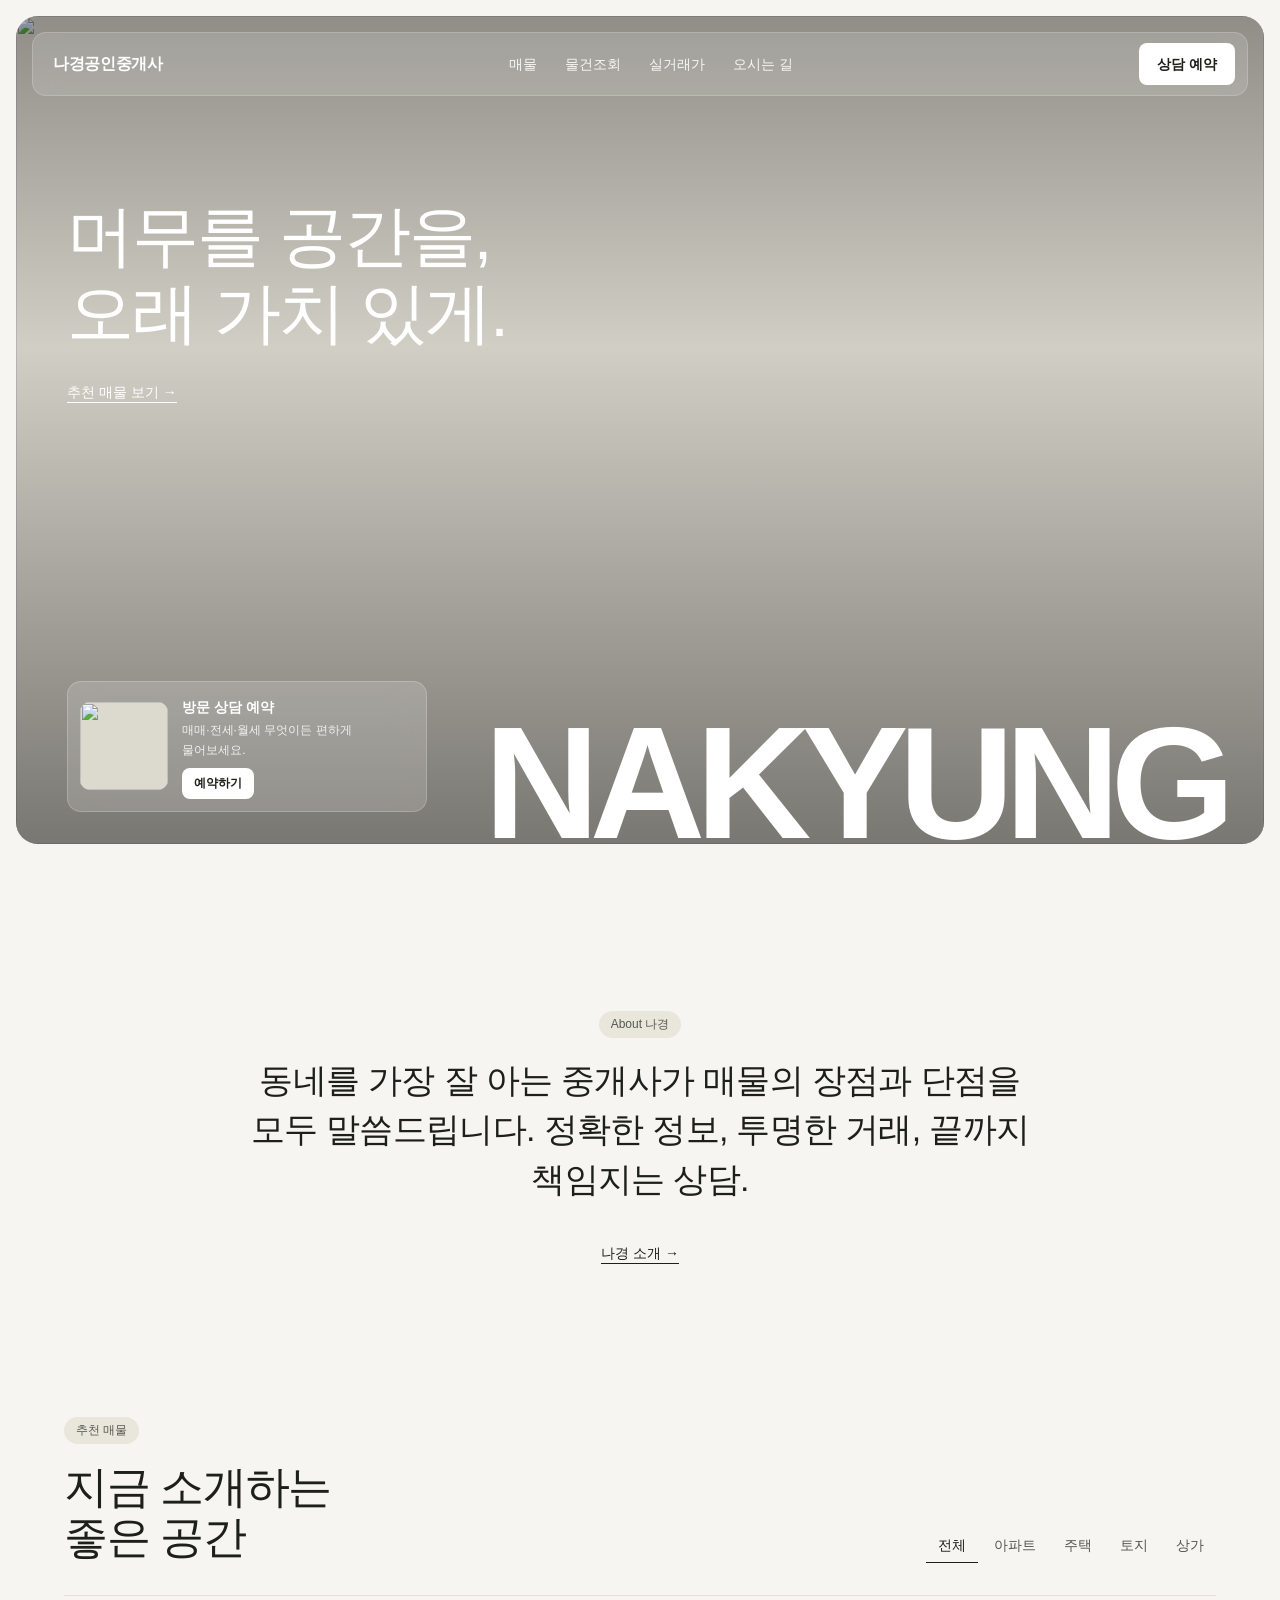
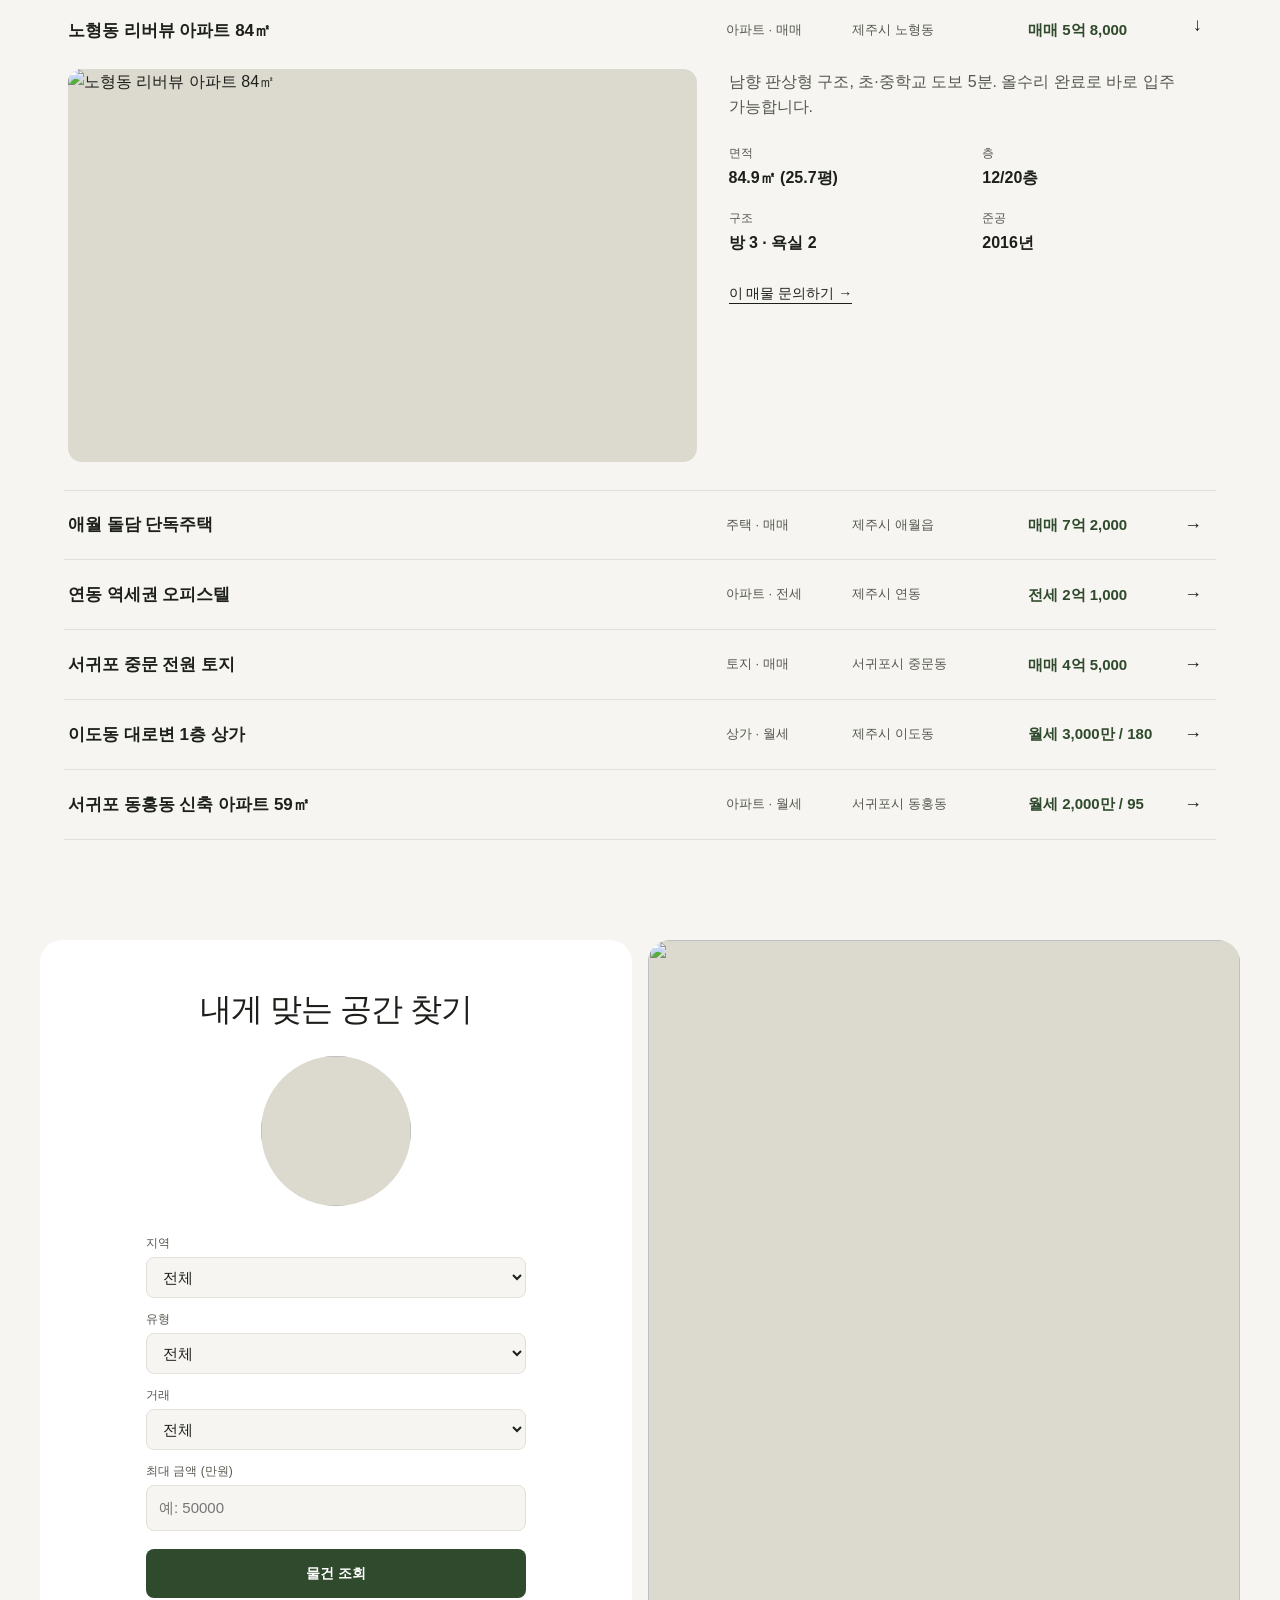
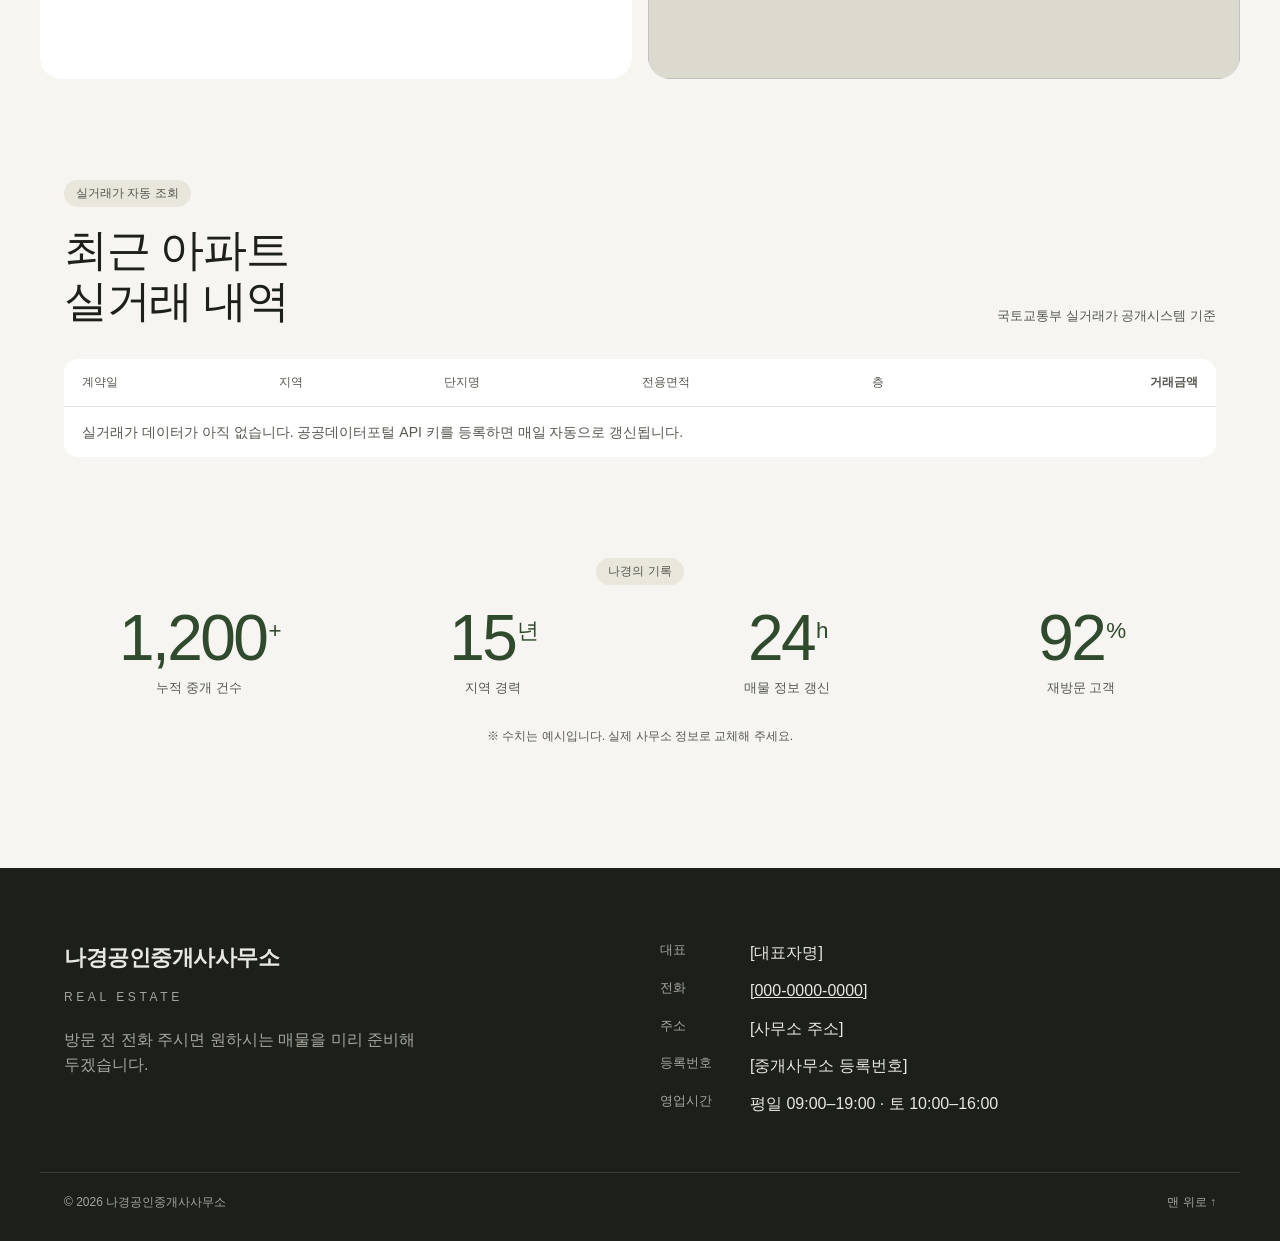
==== index.html @ 31999350 "나경공인중개사사무소 부동산 웹사이트 초기 버전 - 레퍼런스 스타일의 메인 페이지 (히어로, 소개, 추천 매물, 물건조회, 실거래가, 연락처) - 조건별 물건 조회 (지역·유형·거래" ====
<!doctype html>
<html lang="ko">
<head>
  <meta charset="utf-8" />
  <meta name="viewport" content="width=device-width, initial-scale=1" />
  <title>나경공인중개사사무소 | REAL ESTATE</title>
  <meta name="description" content="나경공인중개사사무소 — 아파트·주택·토지·상가 매물 조회와 국토교통부 실거래가 자동 조회." />
  <link rel="preconnect" href="https://cdn.jsdelivr.net" />
  <link rel="stylesheet" href="https://cdn.jsdelivr.net/gh/orioncactus/pretendard@v1.3.9/dist/web/variable/pretendardvariable.min.css" />
  <link rel="stylesheet" href="assets/style.css" />
</head>
<body>

  <!-- HERO -->
  <header class="hero" id="top">
    <img class="hero__bg" src="https://picsum.photos/id/1031/1800/1200" alt="" />
    <div class="hero__shade"></div>

    <nav class="nav">
      <a class="nav__brand" href="#top">나경공인중개사</a>
      <div class="nav__links">
        <a href="#listings">매물</a>
        <a href="#search">물건조회</a>
        <a href="#trades">실거래가</a>
        <a href="#contact">오시는 길</a>
      </div>
      <a class="btn btn--light" href="#contact">상담 예약</a>
    </nav>

    <div class="hero__copy">
      <h1>머무를 공간을,<br />오래 가치 있게.</h1>
      <a class="link-arrow link-arrow--light" href="#listings">추천 매물 보기 <span>→</span></a>
    </div>

    <div class="hero__card">
      <img src="https://picsum.photos/id/1068/200/200" alt="" />
      <div>
        <strong>방문 상담 예약</strong>
        <p>매매·전세·월세 무엇이든 편하게 물어보세요.</p>
        <a class="btn btn--light btn--sm" href="#contact">예약하기</a>
      </div>
    </div>

    <div class="hero__wordmark" aria-hidden="true">NAKYUNG</div>
  </header>

  <main>
    <!-- ABOUT -->
    <section class="about wrap">
      <span class="pill">About 나경</span>
      <p class="about__lead">
        동네를 가장 잘 아는 중개사가 매물의 장점과 단점을 모두 말씀드립니다.
        정확한 정보, 투명한 거래, 끝까지 책임지는 상담.
      </p>
      <a class="link-arrow" href="#contact">나경 소개 <span>→</span></a>
    </section>

    <!-- LISTINGS -->
    <section class="listings wrap" id="listings">
      <div class="listings__head">
        <div>
          <span class="pill">추천 매물</span>
          <h2>지금 소개하는<br />좋은 공간</h2>
        </div>
        <div class="tabs" role="tablist" id="tabs">
          <button class="is-active" data-type="전체">전체</button>
          <button data-type="아파트">아파트</button>
          <button data-type="주택">주택</button>
          <button data-type="토지">토지</button>
          <button data-type="상가">상가</button>
        </div>
      </div>
      <ul class="rows" id="rows"></ul>
      <p class="empty" id="empty" hidden>조건에 맞는 매물이 없습니다. 조건을 바꿔 보세요.</p>
    </section>

    <!-- SEARCH -->
    <section class="find" id="search">
      <div class="find__panel">
        <h2>내게 맞는 공간 찾기</h2>
        <img class="find__circle" src="https://picsum.photos/id/1080/400/400" alt="" />
        <form class="finder" id="finder">
          <label>지역
            <select name="region" id="f-region"><option value="">전체</option></select>
          </label>
          <label>유형
            <select name="type">
              <option value="">전체</option><option>아파트</option><option>주택</option><option>토지</option><option>상가</option>
            </select>
          </label>
          <label>거래
            <select name="deal">
              <option value="">전체</option><option>매매</option><option>전세</option><option>월세</option>
            </select>
          </label>
          <label>최대 금액 (만원)
            <input name="max" type="number" min="0" step="1000" placeholder="예: 50000" />
          </label>
          <button class="btn btn--dark" type="submit">물건 조회</button>
          <p class="finder__result" id="finder-result" aria-live="polite"></p>
        </form>
      </div>
      <div class="find__photo">
        <img src="https://picsum.photos/id/1029/1200/1400" alt="" />
      </div>
    </section>

    <!-- TRADES -->
    <section class="trades wrap" id="trades">
      <div class="listings__head">
        <div>
          <span class="pill">실거래가 자동 조회</span>
          <h2>최근 아파트<br />실거래 내역</h2>
        </div>
        <p class="trades__meta" id="trades-meta">국토교통부 실거래가 공개시스템 기준</p>
      </div>
      <div class="table-wrap">
        <table class="trades__table">
          <thead>
            <tr><th>계약일</th><th>지역</th><th>단지명</th><th>전용면적</th><th>층</th><th class="num">거래금액</th></tr>
          </thead>
          <tbody id="trades-body"></tbody>
        </table>
      </div>
    </section>

    <!-- STATS -->
    <section class="stats wrap">
      <span class="pill">나경의 기록</span>
      <div class="stats__grid">
        <div><strong>1,200<sup>+</sup></strong><span>누적 중개 건수</span></div>
        <div><strong>15<sup>년</sup></strong><span>지역 경력</span></div>
        <div><strong>24<sup>h</sup></strong><span>매물 정보 갱신</span></div>
        <div><strong>92<sup>%</sup></strong><span>재방문 고객</span></div>
      </div>
      <p class="note">※ 수치는 예시입니다. 실제 사무소 정보로 교체해 주세요.</p>
    </section>
  </main>

  <!-- CONTACT / FOOTER -->
  <footer class="footer" id="contact">
    <div class="wrap footer__grid">
      <div>
        <div class="footer__brand">나경공인중개사사무소<br /><small>REAL ESTATE</small></div>
        <p class="muted">방문 전 전화 주시면 원하시는 매물을 미리 준비해 두겠습니다.</p>
      </div>
      <dl class="footer__info">
        <div><dt>대표</dt><dd>[대표자명]</dd></div>
        <div><dt>전화</dt><dd><a href="tel:000-0000-0000">[000-0000-0000]</a></dd></div>
        <div><dt>주소</dt><dd>[사무소 주소]</dd></div>
        <div><dt>등록번호</dt><dd>[중개사무소 등록번호]</dd></div>
        <div><dt>영업시간</dt><dd>평일 09:00–19:00 · 토 10:00–16:00</dd></div>
      </dl>
    </div>
    <div class="wrap footer__bottom">
      <span>© <span id="year"></span> 나경공인중개사사무소</span>
      <a href="#top">맨 위로 ↑</a>
    </div>
  </footer>

  <script src="assets/app.js"></script>
</body>
</html>
---- assets/style.css ----
:root {
  --bg: #f6f5f1;
  --paper: #ffffff;
  --ink: #1d1f1b;
  --ink-2: #55584f;
  --line: #e2e0d8;
  --pill: #e9e6dc;
  --accent: #2f4a2c;      /* deep forest green, like the reference */
  --radius: 14px;
  --max: 1200px;
  font-family: "Pretendard Variable", Pretendard, -apple-system, "Apple SD Gothic Neo", sans-serif;
}

* { box-sizing: border-box; }
html { scroll-behavior: smooth; }
body { margin: 0; background: var(--bg); color: var(--ink); line-height: 1.6; -webkit-font-smoothing: antialiased; word-break: keep-all; }
img { display: block; max-width: 100%; background: #dcd9cf; }
a { color: inherit; }
h1, h2 { font-weight: 500; letter-spacing: -0.03em; line-height: 1.15; margin: 0; }
h2 { font-size: clamp(28px, 3.6vw, 44px); }

.wrap { max-width: var(--max); margin: 0 auto; padding: 0 24px; }
.pill { display: inline-block; font-size: 12px; padding: 4px 12px; border-radius: 999px; background: var(--pill); color: var(--ink-2); margin-bottom: 18px; }
.muted, .note { color: var(--ink-2); }
.note { font-size: 12px; margin-top: 28px; }

.btn { display: inline-flex; align-items: center; justify-content: center; gap: 6px; border: 0; cursor: pointer; font: inherit; font-size: 14px; font-weight: 600; padding: 10px 18px; border-radius: 8px; text-decoration: none; transition: transform .15s ease, opacity .15s; }
.btn:hover { transform: translateY(-1px); }
.btn--light { background: #fff; color: var(--ink); }
.btn--dark { background: var(--accent); color: #fff; }
.btn--sm { padding: 6px 12px; font-size: 12px; }

.link-arrow { font-size: 14px; text-decoration: none; border-bottom: 1px solid currentColor; padding-bottom: 2px; }
.link-arrow span { display: inline-block; transition: transform .2s; }
.link-arrow:hover span { transform: translateX(4px); }
.link-arrow--light { color: #fff; }

/* ---------- HERO ---------- */
.hero { background: #8a8d84; position: relative; margin: 16px; height: min(92vh, 860px); min-height: 560px; border-radius: 22px; overflow: hidden; color: #fff; }
.hero__bg { position: absolute; inset: 0; width: 100%; height: 100%; object-fit: cover; }
.hero__shade { position: absolute; inset: 0; background: linear-gradient(180deg, rgba(0,0,0,.35) 0%, rgba(0,0,0,.05) 40%, rgba(0,0,0,.45) 100%); }

.nav { position: absolute; top: 16px; left: 16px; right: 16px; z-index: 3; display: flex; align-items: center; justify-content: space-between; gap: 16px; padding: 10px 12px 10px 20px; border-radius: 14px; background: rgba(255,255,255,.14); backdrop-filter: blur(14px); -webkit-backdrop-filter: blur(14px); border: 1px solid rgba(255,255,255,.18); }
.nav__brand { font-weight: 700; text-decoration: none; letter-spacing: -0.02em; }
.nav__links { display: flex; gap: 28px; font-size: 14px; }
.nav__links a { text-decoration: none; opacity: .9; }
.nav__links a:hover { opacity: 1; text-decoration: underline; text-underline-offset: 4px; }

.hero__copy { position: absolute; z-index: 2; left: clamp(24px, 4vw, 56px); top: 22%; }
.hero__copy h1 { font-size: clamp(34px, 5.2vw, 68px); margin-bottom: 28px; }

.hero__card { position: absolute; z-index: 2; left: clamp(24px, 4vw, 56px); bottom: 32px; display: flex; gap: 14px; align-items: center; max-width: 360px; padding: 12px; border-radius: 14px; background: rgba(255,255,255,.16); backdrop-filter: blur(14px); -webkit-backdrop-filter: blur(14px); border: 1px solid rgba(255,255,255,.2); }
.hero__card img { width: 88px; height: 88px; object-fit: cover; border-radius: 10px; }
.hero__card strong { font-size: 14px; }
.hero__card p { margin: 2px 0 8px; font-size: 12px; opacity: .85; }

.hero__wordmark { position: absolute; z-index: 1; right: clamp(16px, 3vw, 40px); bottom: -0.12em; font-size: clamp(64px, 12.5vw, 190px); font-weight: 600; letter-spacing: -0.06em; line-height: 1; pointer-events: none; }

/* ---------- ABOUT ---------- */
.about { text-align: center; padding: clamp(80px, 12vw, 150px) 24px; }
.about__lead { max-width: 820px; margin: 0 auto 36px; font-size: clamp(22px, 2.8vw, 34px); line-height: 1.45; letter-spacing: -0.02em; }

/* ---------- LISTINGS ---------- */
.listings { padding-bottom: 100px; }
.listings__head { display: flex; justify-content: space-between; align-items: flex-end; gap: 24px; flex-wrap: wrap; margin-bottom: 32px; }
.tabs { display: flex; gap: 4px; flex-wrap: wrap; }
.tabs button { font: inherit; font-size: 14px; background: none; border: 0; padding: 6px 12px; cursor: pointer; color: var(--ink-2); border-bottom: 1.5px solid transparent; }
.tabs button.is-active { color: var(--ink); border-bottom-color: var(--ink); }

.rows { list-style: none; margin: 0; padding: 0; border-top: 1px solid var(--line); }
.row { border-bottom: 1px solid var(--line); }
.row__head { width: 100%; display: grid; grid-template-columns: 1fr 110px 160px 140px 28px; gap: 16px; align-items: center; padding: 20px 4px; background: none; border: 0; font: inherit; color: inherit; text-align: left; cursor: pointer; }
.row__title { font-size: 17px; font-weight: 600; }
.row__meta { font-size: 13px; color: var(--ink-2); }
.row__price { font-size: 15px; font-weight: 600; color: var(--accent); }
.row__icon { font-size: 18px; transition: transform .25s; }
.row.is-open .row__icon { transform: rotate(90deg); }

.row__body { display: grid; grid-template-columns: 1.3fr 1fr; gap: 32px; padding: 4px 4px 28px; }
.row__body[hidden] { display: none; }
.row__body img { width: 100%; aspect-ratio: 16/10; object-fit: cover; border-radius: var(--radius); }
.row__desc { color: var(--ink-2); margin: 0 0 24px; }
.specs { display: grid; grid-template-columns: 1fr 1fr; gap: 18px 24px; margin: 0; }
.specs dt { font-size: 12px; color: var(--ink-2); }
.specs dd { margin: 2px 0 0; font-weight: 600; }
.empty { color: var(--ink-2); padding: 24px 4px; }

/* ---------- FIND ---------- */
.find { max-width: calc(var(--max) + 48px); margin: 0 auto; padding: 0 24px 100px; display: grid; grid-template-columns: 1fr 1fr; gap: 16px; }
.find__panel { background: var(--paper); border-radius: 22px; padding: clamp(28px, 4vw, 56px); display: flex; flex-direction: column; align-items: center; text-align: center; }
.find__panel h2 { font-size: clamp(24px, 2.6vw, 32px); margin-bottom: 28px; }
.find__circle { width: 150px; height: 150px; border-radius: 50%; object-fit: cover; margin-bottom: 28px; }
.find__photo img { width: 100%; height: 100%; min-height: 420px; object-fit: cover; border-radius: 22px; }

.finder { width: 100%; max-width: 380px; display: grid; gap: 12px; text-align: left; }
.finder label { display: grid; gap: 4px; font-size: 12px; color: var(--ink-2); }
.finder select, .finder input { font: inherit; font-size: 15px; color: var(--ink); padding: 10px 12px; border: 1px solid var(--line); border-radius: 8px; background: var(--bg); }
.finder select:focus, .finder input:focus { outline: 2px solid var(--accent); outline-offset: 1px; }
.finder .btn { margin-top: 6px; padding: 13px; }
.finder__result { font-size: 13px; color: var(--accent); min-height: 1.4em; margin: 0; text-align: center; }

/* ---------- TRADES ---------- */
.trades { padding-bottom: 100px; }
.trades__meta { font-size: 13px; color: var(--ink-2); margin: 0; }
.table-wrap { overflow-x: auto; background: var(--paper); border-radius: var(--radius); }
.trades__table { width: 100%; border-collapse: collapse; font-size: 14px; min-width: 640px; }
.trades__table th, .trades__table td { padding: 14px 18px; border-bottom: 1px solid var(--line); text-align: left; white-space: nowrap; }
.trades__table th { font-size: 12px; font-weight: 500; color: var(--ink-2); }
.trades__table tr:last-child td { border-bottom: 0; }
.trades__table .num { text-align: right; font-variant-numeric: tabular-nums; font-weight: 600; }

/* ---------- STATS ---------- */
.stats { text-align: center; padding-bottom: 110px; }
.stats__grid { display: grid; grid-template-columns: repeat(4, 1fr); gap: 24px; }
.stats__grid strong { display: block; font-size: clamp(40px, 5vw, 64px); font-weight: 400; color: var(--accent); letter-spacing: -0.04em; line-height: 1.1; }
.stats__grid sup { font-size: .35em; vertical-align: super; margin-left: 2px; }
.stats__grid span { font-size: 13px; color: var(--ink-2); }

/* ---------- FOOTER ---------- */
.footer { background: var(--ink); color: #e8e7e1; padding: 72px 0 28px; }
.footer .muted { color: #a4a69c; max-width: 360px; }
.footer__grid { display: grid; grid-template-columns: 1fr 1fr; gap: 40px; }
.footer__brand { font-size: 22px; font-weight: 600; letter-spacing: -0.02em; margin-bottom: 12px; }
.footer__brand small { font-size: 12px; letter-spacing: .3em; color: #a4a69c; font-weight: 500; }
.footer__info { margin: 0; display: grid; gap: 12px; }
.footer__info div { display: grid; grid-template-columns: 90px 1fr; }
.footer__info dt { color: #a4a69c; font-size: 13px; }
.footer__info dd { margin: 0; }
.footer__bottom { display: flex; justify-content: space-between; margin-top: 56px; padding-top: 20px; border-top: 1px solid #3a3c36; font-size: 12px; color: #a4a69c; }
.footer__bottom a { text-decoration: none; }

/* ---------- RESPONSIVE ---------- */
@media (max-width: 860px) {
  .nav__links { display: none; }
  .hero { margin: 8px; }
  .hero__card { display: none; }
  .row__head { grid-template-columns: 1fr auto 20px; }
  .row__head .row__meta { display: none; }
  .row__body { grid-template-columns: 1fr; }
  .find { grid-template-columns: 1fr; }
  .find__photo { display: none; }
  .stats__grid { grid-template-columns: repeat(2, 1fr); row-gap: 40px; }
  .footer__grid { grid-template-columns: 1fr; }
}
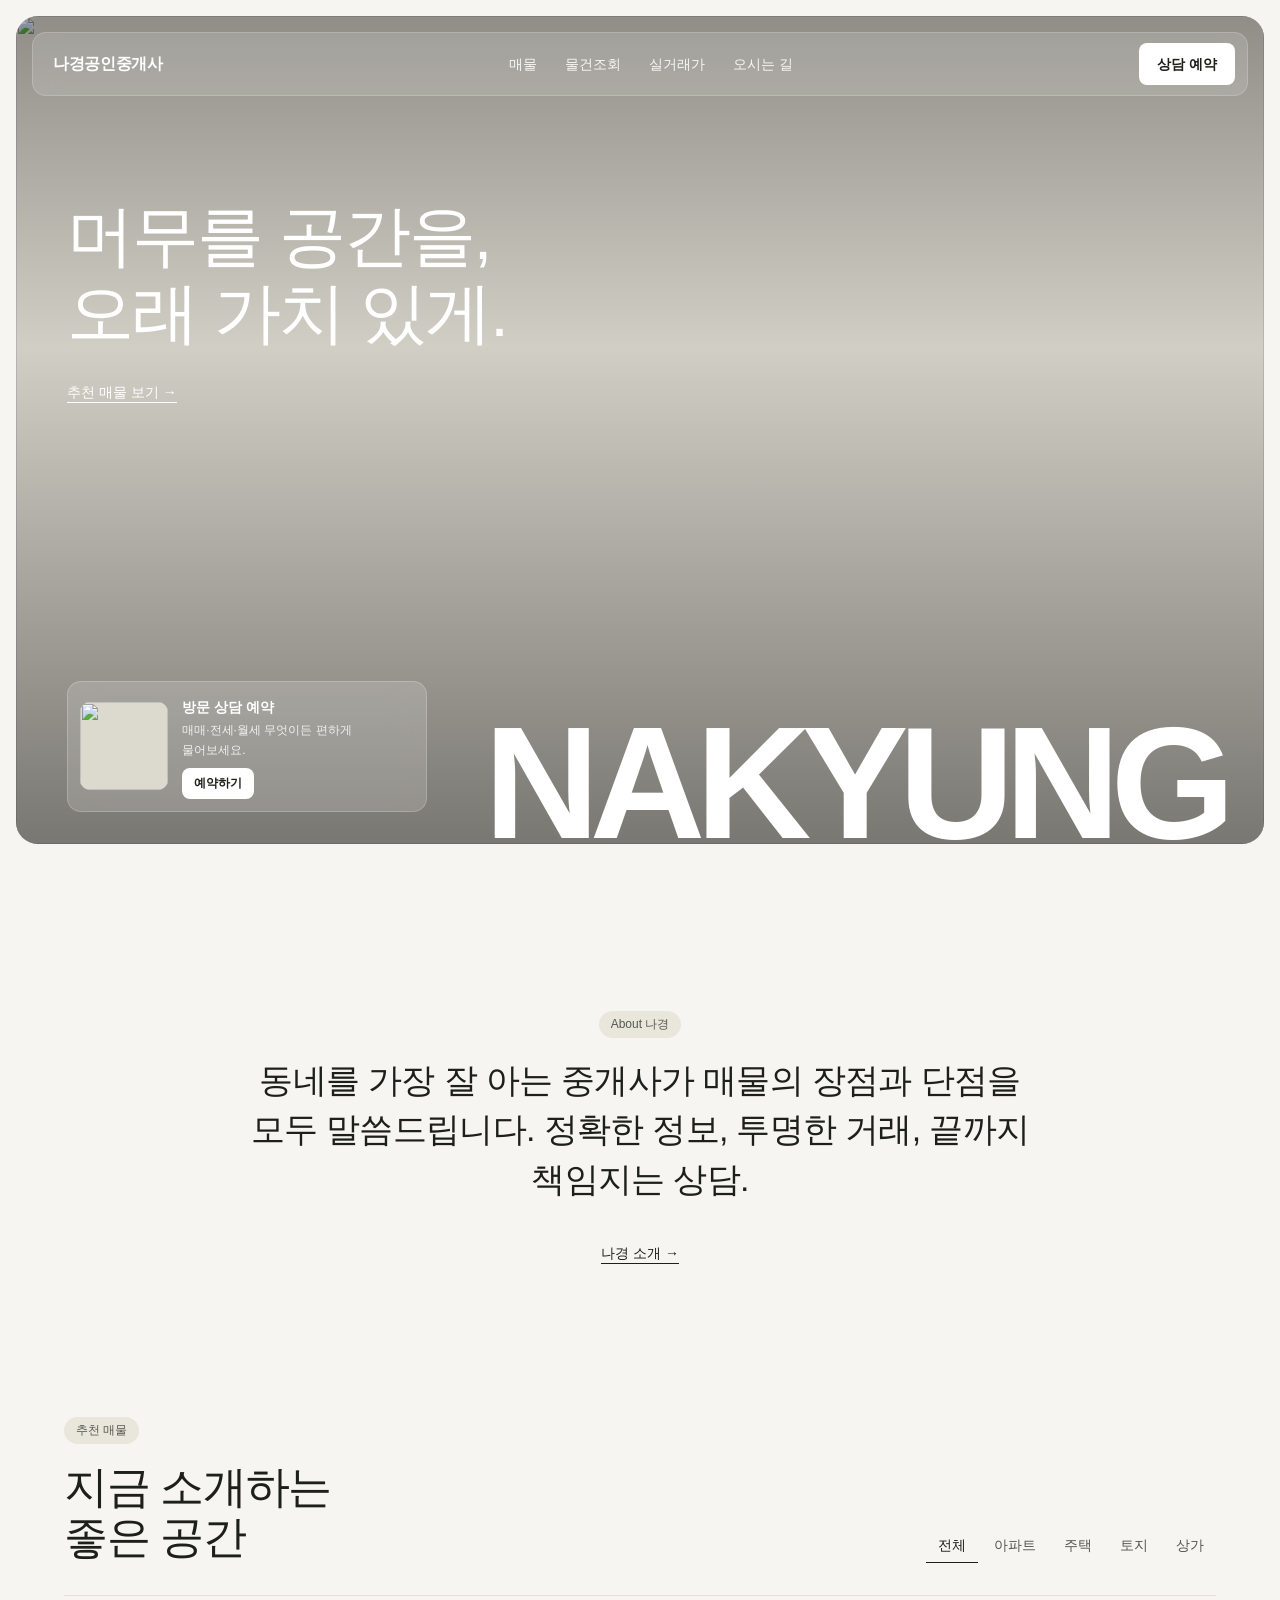
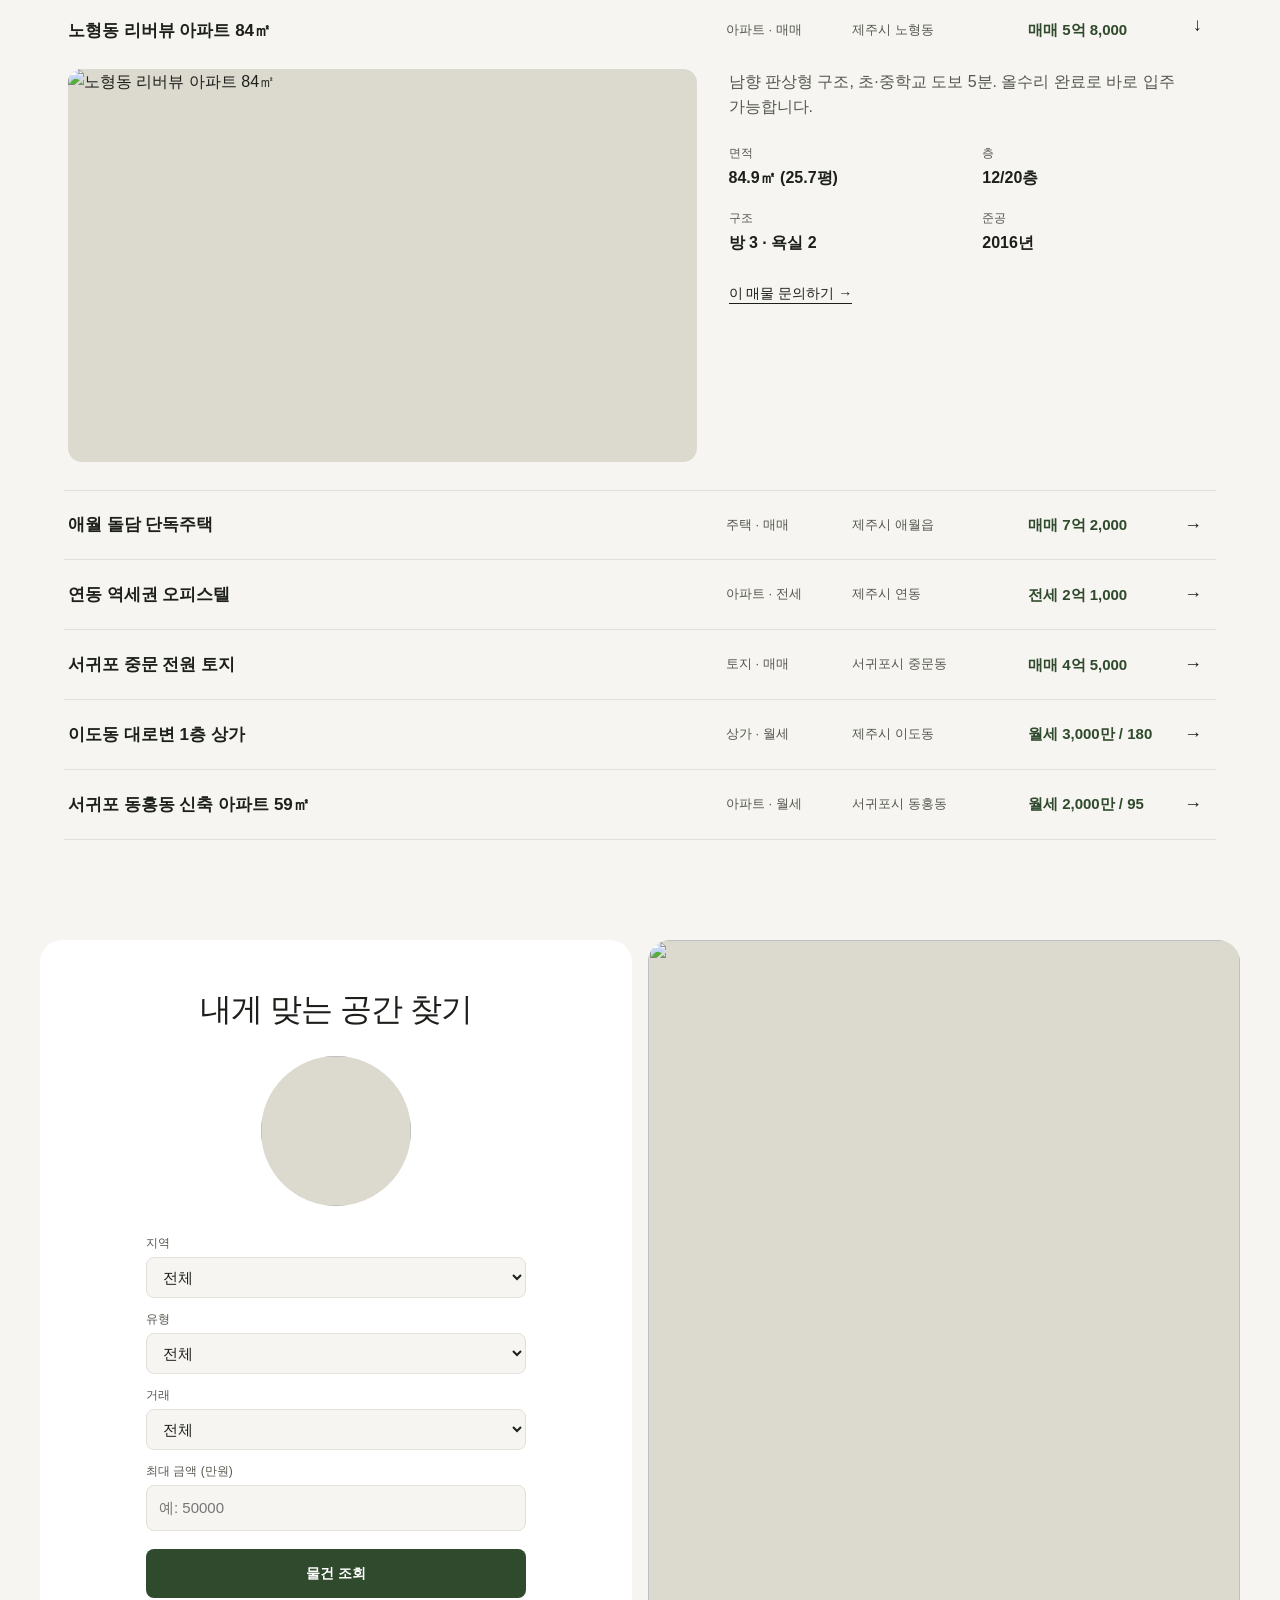
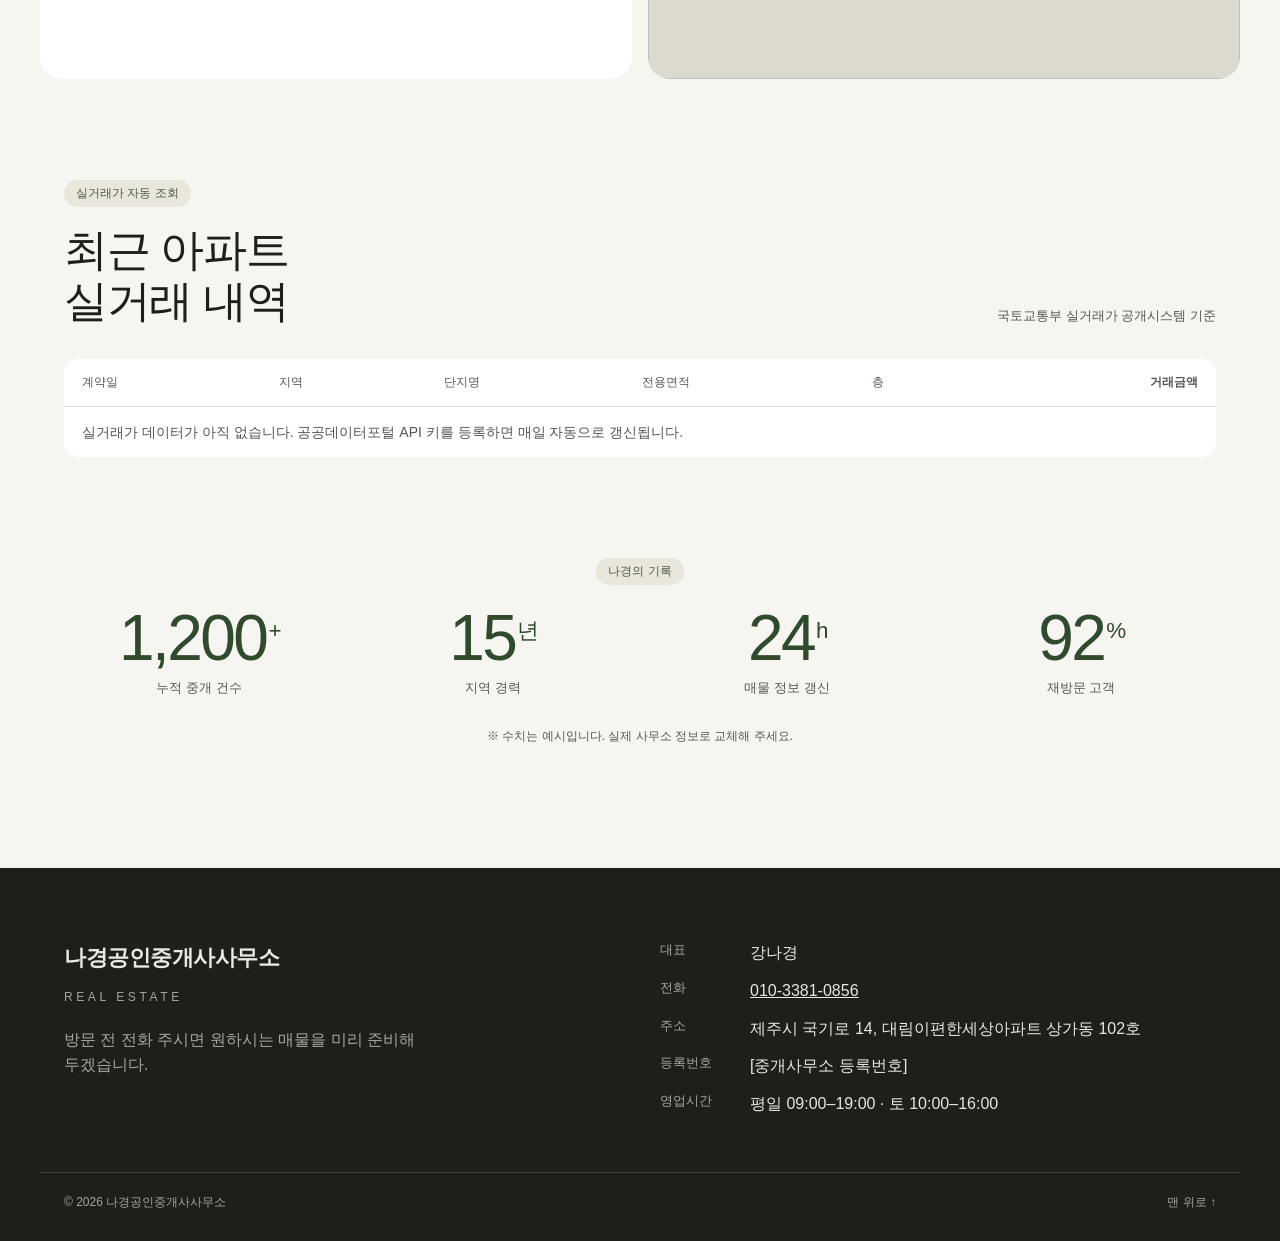
==== commit c0a2cc49: "사무소 정보 반영 (대표자, 전화, 주소) Co-Authored-By: Claude Opus 5.5 <noreply@anthropic.com> Claude-Session: http" ====
--- a/index.html
+++ b/index.html
@@ -145,9 +145,9 @@
         <p class="muted">방문 전 전화 주시면 원하시는 매물을 미리 준비해 두겠습니다.</p>
       </div>
       <dl class="footer__info">
-        <div><dt>대표</dt><dd>[대표자명]</dd></div>
-        <div><dt>전화</dt><dd><a href="tel:000-0000-0000">[000-0000-0000]</a></dd></div>
-        <div><dt>주소</dt><dd>[사무소 주소]</dd></div>
+        <div><dt>대표</dt><dd>강나경</dd></div>
+        <div><dt>전화</dt><dd><a href="tel:010-3381-0856">010-3381-0856</a></dd></div>
+        <div><dt>주소</dt><dd>제주시 국기로 14, 대림이편한세상아파트 상가동 102호</dd></div>
         <div><dt>등록번호</dt><dd>[중개사무소 등록번호]</dd></div>
         <div><dt>영업시간</dt><dd>평일 09:00–19:00 · 토 10:00–16:00</dd></div>
       </dl>
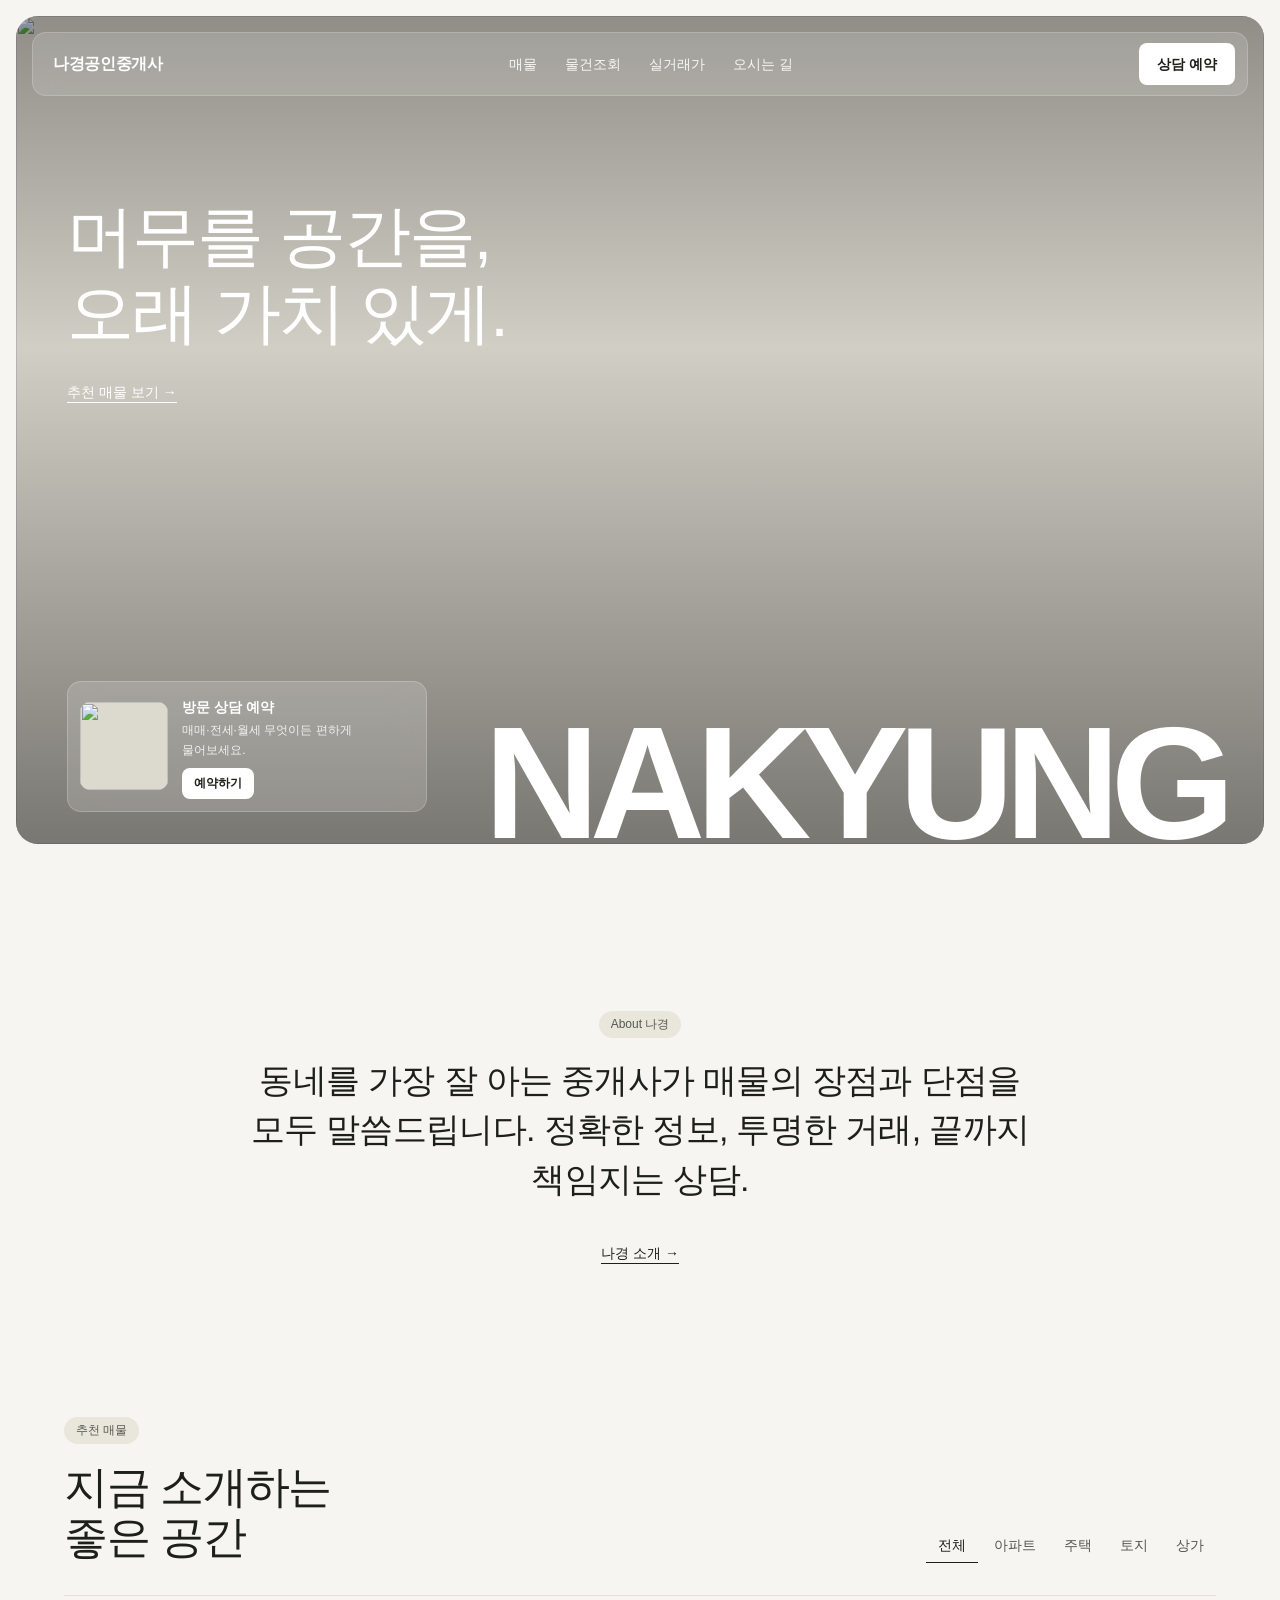
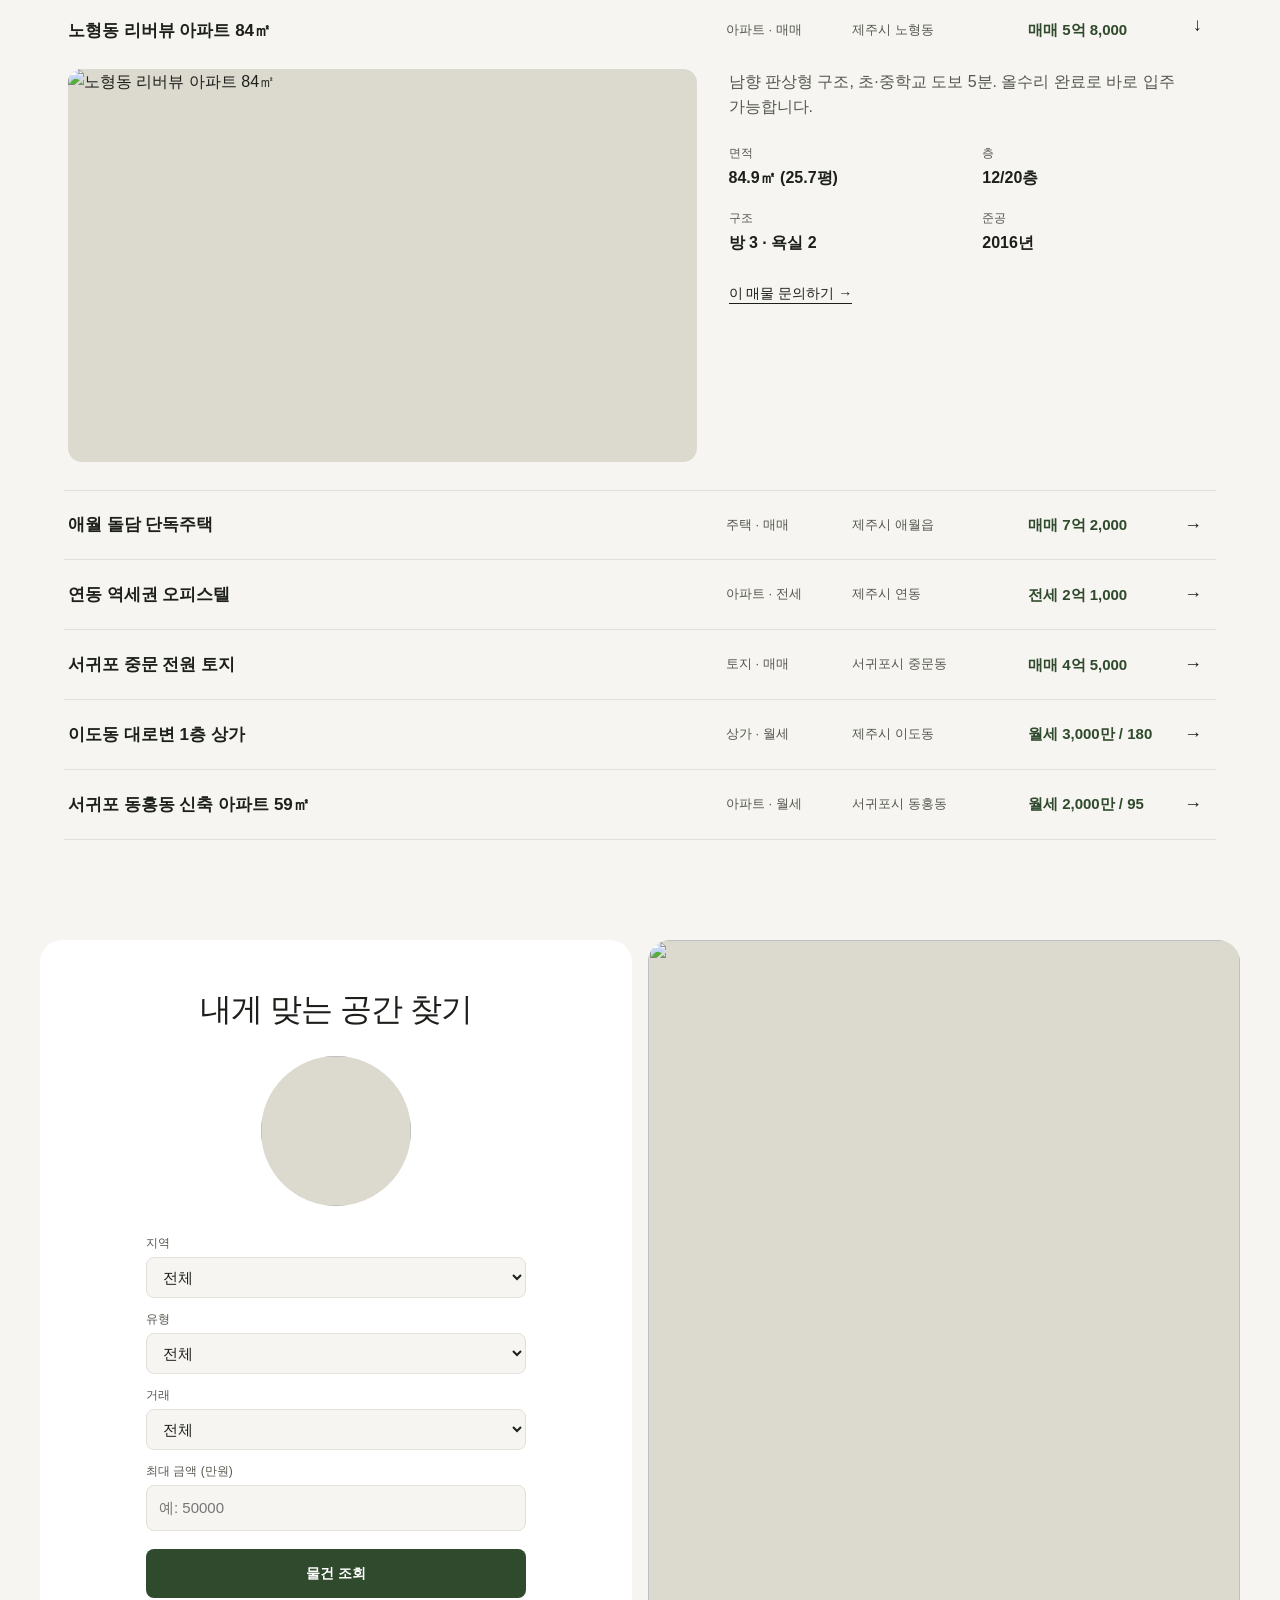
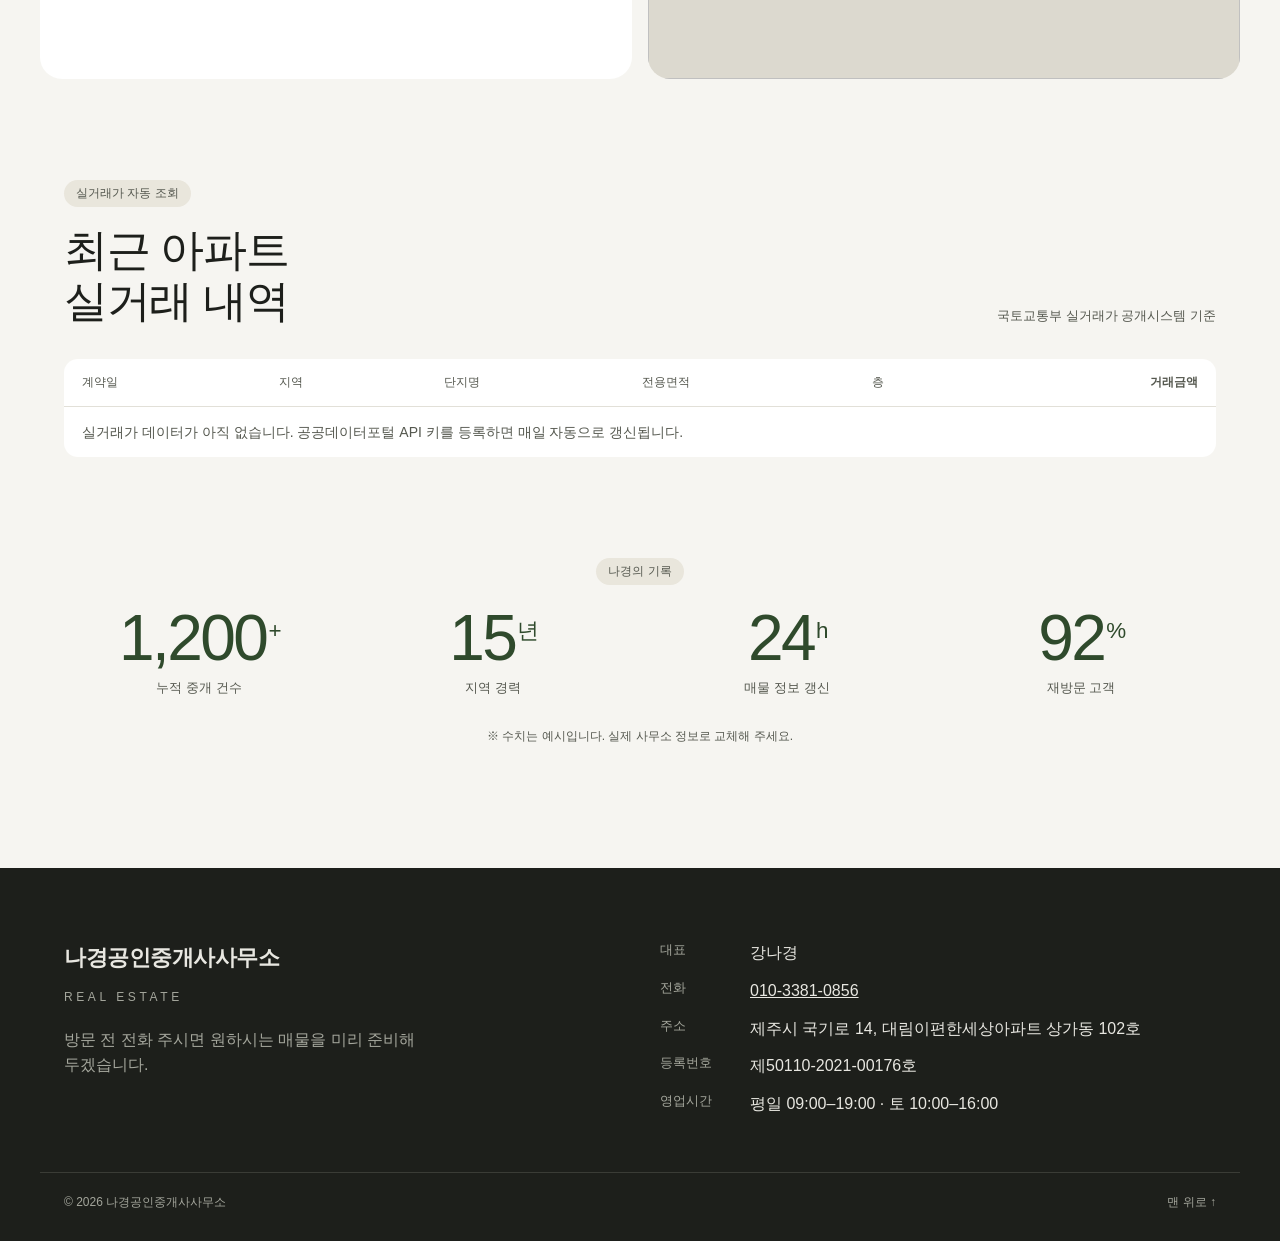
==== commit d6fbf4eb: "중개사무소 등록번호 반영 Co-Authored-By: Claude Opus 5.5 <noreply@anthropic.com> Claude-Session: https://claude" ====
--- a/index.html
+++ b/index.html
@@ -148,7 +148,7 @@
         <div><dt>대표</dt><dd>강나경</dd></div>
         <div><dt>전화</dt><dd><a href="tel:010-3381-0856">010-3381-0856</a></dd></div>
         <div><dt>주소</dt><dd>제주시 국기로 14, 대림이편한세상아파트 상가동 102호</dd></div>
-        <div><dt>등록번호</dt><dd>[중개사무소 등록번호]</dd></div>
+        <div><dt>등록번호</dt><dd>제50110-2021-00176호</dd></div>
         <div><dt>영업시간</dt><dd>평일 09:00–19:00 · 토 10:00–16:00</dd></div>
       </dl>
     </div>
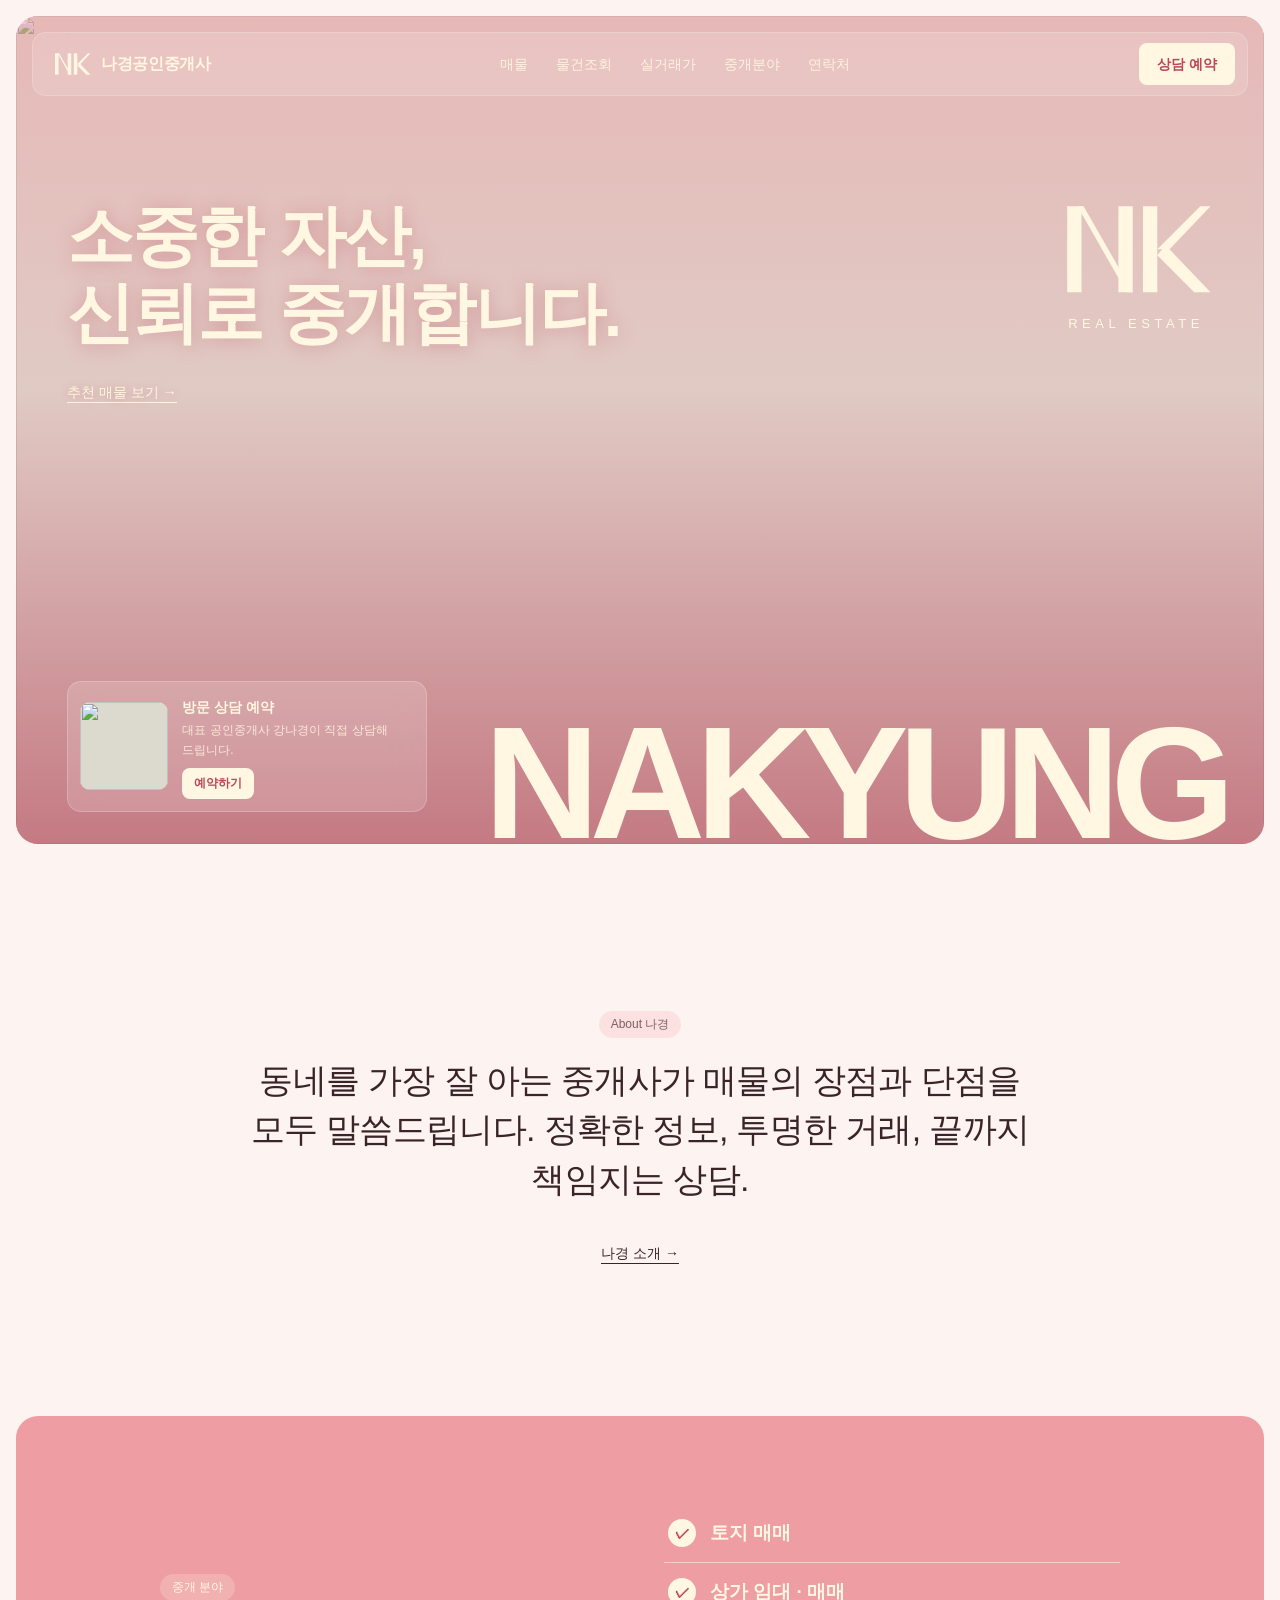
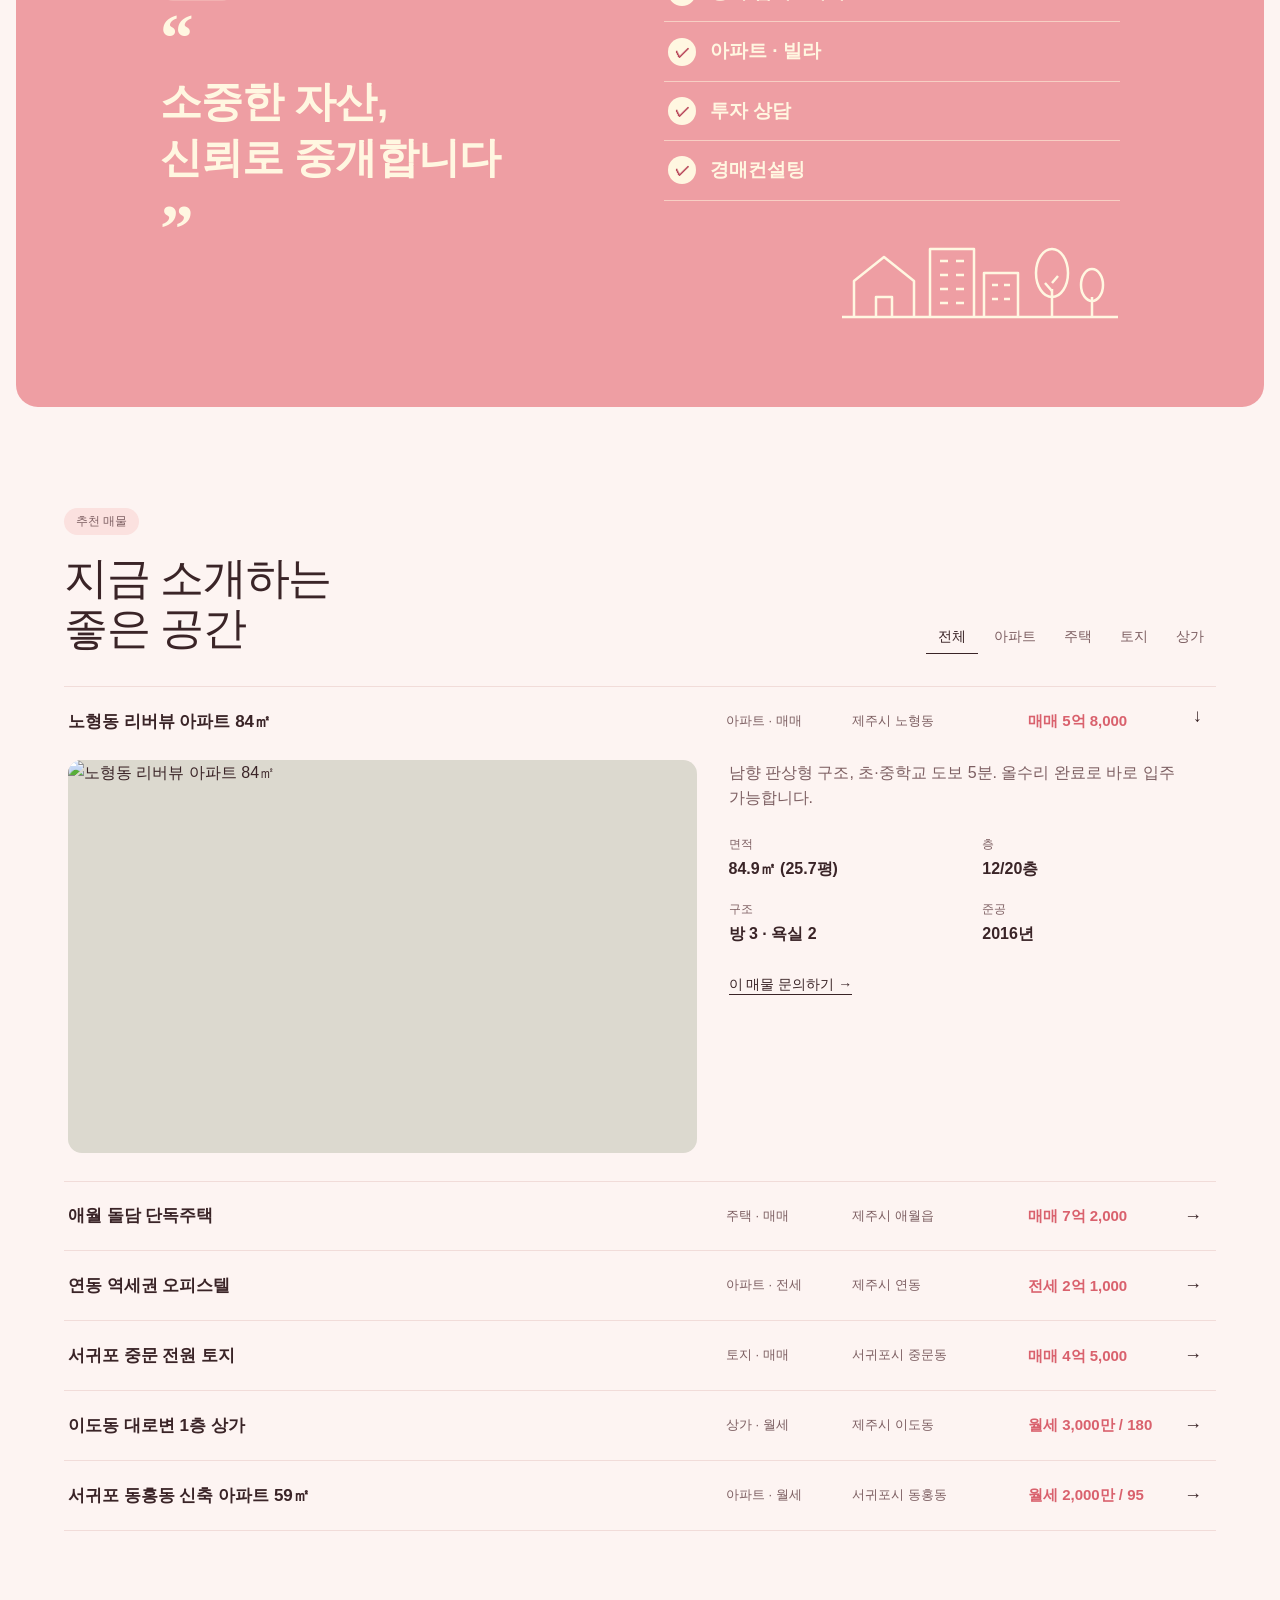
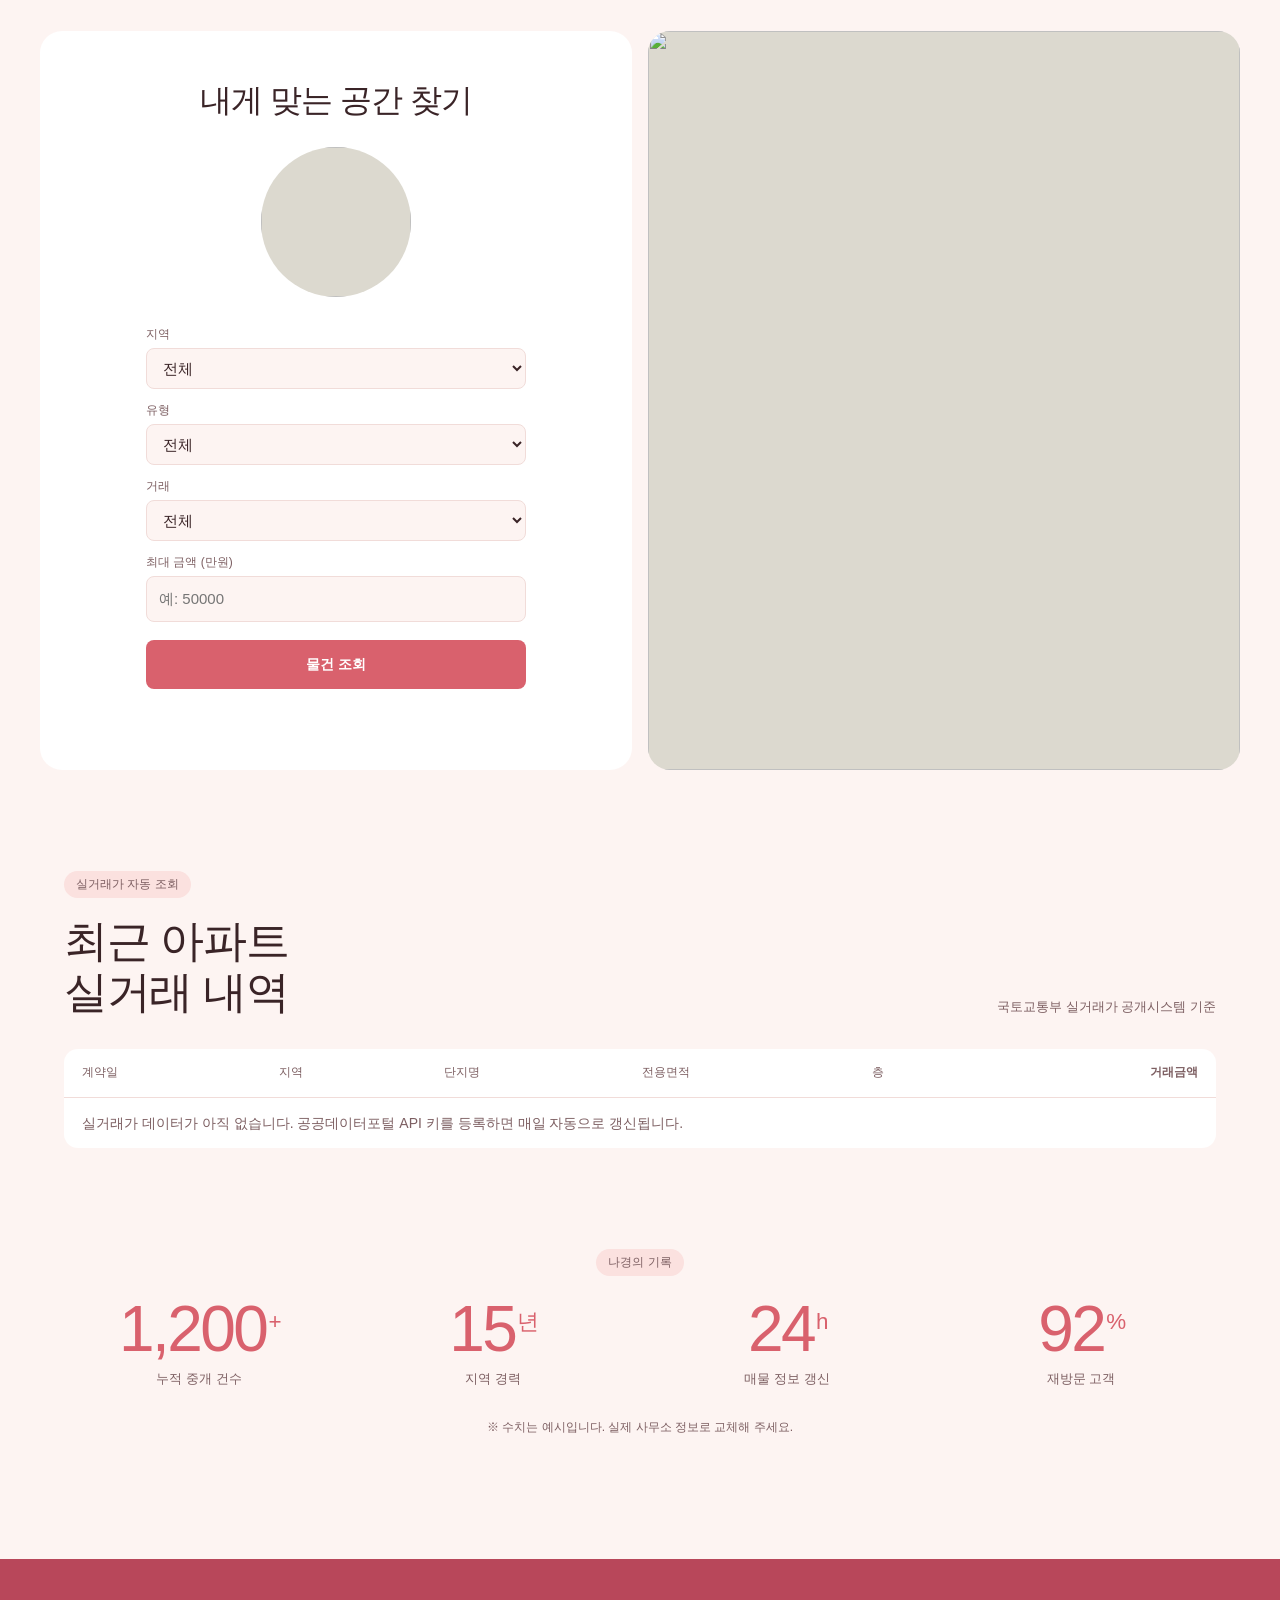
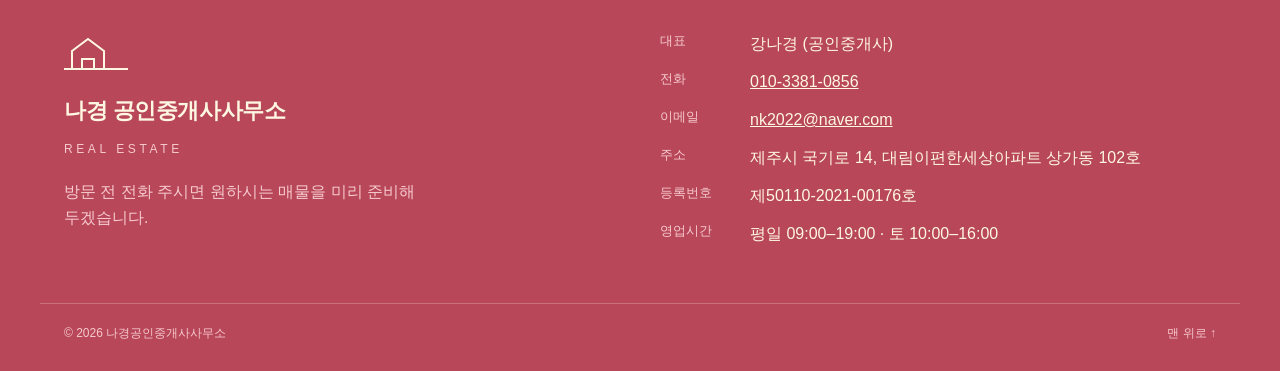
==== commit a546f92b: "명함 컬러(로즈 핑크·크림)로 디자인 변경, NK 로고·중개분야 섹션·이메일 추가 Co-Authored-By: Claude Opus 5.5 <noreply@anthropic.com" ====
--- a/index.html
+++ b/index.html
@@ -17,18 +17,19 @@
     <div class="hero__shade"></div>
 
     <nav class="nav">
-      <a class="nav__brand" href="#top">나경공인중개사</a>
+      <a class="nav__brand" href="#top"><svg class="logo" viewBox="0 0 150 100" fill="currentColor" aria-hidden="true"><path d="M8 8h14v84H8z"/><path d="M58 8h14v84H58z"/><path d="M18 8h6l48 84h-6z"/><path d="M82 8h14v84H82z"/><path d="M96 50 138 8h10l-40 42z"/><path d="M104 46l44 46h-16L96 56z"/></svg><span>나경공인중개사</span></a>
       <div class="nav__links">
         <a href="#listings">매물</a>
         <a href="#search">물건조회</a>
         <a href="#trades">실거래가</a>
-        <a href="#contact">오시는 길</a>
+        <a href="#services">중개분야</a>
+        <a href="#contact">연락처</a>
       </div>
       <a class="btn btn--light" href="#contact">상담 예약</a>
     </nav>
 
     <div class="hero__copy">
-      <h1>머무를 공간을,<br />오래 가치 있게.</h1>
+      <h1>소중한 자산,<br />신뢰로 중개합니다.</h1>
       <a class="link-arrow link-arrow--light" href="#listings">추천 매물 보기 <span>→</span></a>
     </div>
 
@@ -36,11 +37,12 @@
       <img src="https://picsum.photos/id/1068/200/200" alt="" />
       <div>
         <strong>방문 상담 예약</strong>
-        <p>매매·전세·월세 무엇이든 편하게 물어보세요.</p>
+        <p>대표 공인중개사 강나경이 직접 상담해 드립니다.</p>
         <a class="btn btn--light btn--sm" href="#contact">예약하기</a>
       </div>
     </div>
 
+    <div class="hero__logo"><svg class="logo" viewBox="0 0 150 100" fill="currentColor" aria-hidden="true"><path d="M8 8h14v84H8z"/><path d="M58 8h14v84H58z"/><path d="M18 8h6l48 84h-6z"/><path d="M82 8h14v84H82z"/><path d="M96 50 138 8h10l-40 42z"/><path d="M104 46l44 46h-16L96 56z"/></svg><small>REAL ESTATE</small></div>
     <div class="hero__wordmark" aria-hidden="true">NAKYUNG</div>
   </header>
 
@@ -53,6 +55,32 @@
         정확한 정보, 투명한 거래, 끝까지 책임지는 상담.
       </p>
       <a class="link-arrow" href="#contact">나경 소개 <span>→</span></a>
+    </section>
+
+    <!-- SERVICES -->
+    <section class="services" id="services">
+      <div class="services__inner">
+        <div>
+          <span class="pill">중개 분야</span>
+          <p class="quote">소중한 자산,<br />신뢰로 중개합니다</p>
+        </div>
+        <div>
+          <ul class="checks">
+            <li>토지 매매</li>
+            <li>상가 임대 · 매매</li>
+            <li>아파트 · 빌라</li>
+            <li>투자 상담</li>
+            <li>경매컨설팅</li>
+          </ul>
+          <svg class="skyline" viewBox="0 0 280 90" fill="none" stroke="currentColor" stroke-width="2.5" stroke-linejoin="round" aria-hidden="true">
+            <path d="M2 88h276"/><path d="M14 88V52l30-24 30 24v36"/><path d="M36 88V68h16v20"/>
+            <path d="M90 88V20h44v68"/><path d="M100 32h8M116 32h8M100 46h8M116 46h8M100 60h8M116 60h8M100 74h8M116 74h8"/>
+            <path d="M144 88V44h34v44"/><path d="M152 56h6M164 56h6M152 70h6M164 70h6"/>
+            <path d="M212 88V60"/><ellipse cx="212" cy="44" rx="16" ry="24"/><path d="M212 62l-7-8M212 54l6-7"/>
+            <path d="M252 88V68"/><ellipse cx="252" cy="56" rx="11" ry="16"/>
+          </svg>
+        </div>
+      </div>
     </section>
 
     <!-- LISTINGS -->
@@ -141,12 +169,14 @@
   <footer class="footer" id="contact">
     <div class="wrap footer__grid">
       <div>
-        <div class="footer__brand">나경공인중개사사무소<br /><small>REAL ESTATE</small></div>
+        <svg class="footer__house" viewBox="0 0 64 40" fill="none" stroke="currentColor" stroke-width="2" aria-hidden="true"><path d="M0 38h64M8 38V20L24 8l16 12v18M18 38V28h12v10"/></svg>
+        <div class="footer__brand">나경 공인중개사사무소<br /><small>REAL ESTATE</small></div>
         <p class="muted">방문 전 전화 주시면 원하시는 매물을 미리 준비해 두겠습니다.</p>
       </div>
       <dl class="footer__info">
-        <div><dt>대표</dt><dd>강나경</dd></div>
+        <div><dt>대표</dt><dd>강나경 (공인중개사)</dd></div>
         <div><dt>전화</dt><dd><a href="tel:010-3381-0856">010-3381-0856</a></dd></div>
+        <div><dt>이메일</dt><dd><a href="mailto:nk2022@naver.com">nk2022@naver.com</a></dd></div>
         <div><dt>주소</dt><dd>제주시 국기로 14, 대림이편한세상아파트 상가동 102호</dd></div>
         <div><dt>등록번호</dt><dd>제50110-2021-00176호</dd></div>
         <div><dt>영업시간</dt><dd>평일 09:00–19:00 · 토 10:00–16:00</dd></div>
--- a/assets/style.css
+++ b/assets/style.css
@@ -1,11 +1,15 @@
 :root {
-  --bg: #f6f5f1;
+  /* 명함 컬러: 로즈 핑크 + 크림 */
+  --bg: #fdf4f2;          /* 아주 옅은 블러시 */
   --paper: #ffffff;
-  --ink: #1d1f1b;
-  --ink-2: #55584f;
-  --line: #e2e0d8;
-  --pill: #e9e6dc;
-  --accent: #2f4a2c;      /* deep forest green, like the reference */
+  --ink: #3a2427;         /* 따뜻한 짙은 로즈브라운 */
+  --ink-2: #7d5f62;
+  --line: #f1dcd9;
+  --pill: #fbe1df;
+  --accent: #d9616d;      /* 주홍빛 로즈 (포인트) */
+  --rose: #ee9ea3;        /* 명함 바탕 핑크 */
+  --rose-deep: #b8475a;
+  --cream: #fff7e1;       /* 명함 로고 크림 */
   --radius: 14px;
   --max: 1200px;
   font-family: "Pretendard Variable", Pretendard, -apple-system, "Apple SD Gothic Neo", sans-serif;
@@ -26,22 +30,23 @@
 
 .btn { display: inline-flex; align-items: center; justify-content: center; gap: 6px; border: 0; cursor: pointer; font: inherit; font-size: 14px; font-weight: 600; padding: 10px 18px; border-radius: 8px; text-decoration: none; transition: transform .15s ease, opacity .15s; }
 .btn:hover { transform: translateY(-1px); }
-.btn--light { background: #fff; color: var(--ink); }
+.btn--light { background: var(--cream); color: var(--rose-deep); }
 .btn--dark { background: var(--accent); color: #fff; }
 .btn--sm { padding: 6px 12px; font-size: 12px; }
 
 .link-arrow { font-size: 14px; text-decoration: none; border-bottom: 1px solid currentColor; padding-bottom: 2px; }
 .link-arrow span { display: inline-block; transition: transform .2s; }
 .link-arrow:hover span { transform: translateX(4px); }
-.link-arrow--light { color: #fff; }
+.link-arrow--light { color: var(--cream); }
 
 /* ---------- HERO ---------- */
-.hero { background: #8a8d84; position: relative; margin: 16px; height: min(92vh, 860px); min-height: 560px; border-radius: 22px; overflow: hidden; color: #fff; }
+.hero { background: var(--rose); position: relative; margin: 16px; height: min(92vh, 860px); min-height: 560px; border-radius: 22px; overflow: hidden; color: var(--cream); }
 .hero__bg { position: absolute; inset: 0; width: 100%; height: 100%; object-fit: cover; }
-.hero__shade { position: absolute; inset: 0; background: linear-gradient(180deg, rgba(0,0,0,.35) 0%, rgba(0,0,0,.05) 40%, rgba(0,0,0,.45) 100%); }
+.hero__shade { position: absolute; inset: 0; background: linear-gradient(180deg, rgba(238,158,163,.55) 0%, rgba(238,158,163,.25) 45%, rgba(184,71,90,.65) 100%); }
 
 .nav { position: absolute; top: 16px; left: 16px; right: 16px; z-index: 3; display: flex; align-items: center; justify-content: space-between; gap: 16px; padding: 10px 12px 10px 20px; border-radius: 14px; background: rgba(255,255,255,.14); backdrop-filter: blur(14px); -webkit-backdrop-filter: blur(14px); border: 1px solid rgba(255,255,255,.18); }
-.nav__brand { font-weight: 700; text-decoration: none; letter-spacing: -0.02em; }
+.nav__brand { display: flex; align-items: center; gap: 10px; font-weight: 700; text-decoration: none; letter-spacing: -0.02em; }
+.nav__brand svg { width: 38px; height: 26px; }
 .nav__links { display: flex; gap: 28px; font-size: 14px; }
 .nav__links a { text-decoration: none; opacity: .9; }
 .nav__links a:hover { opacity: 1; text-decoration: underline; text-underline-offset: 4px; }
@@ -117,16 +122,16 @@
 .stats__grid span { font-size: 13px; color: var(--ink-2); }
 
 /* ---------- FOOTER ---------- */
-.footer { background: var(--ink); color: #e8e7e1; padding: 72px 0 28px; }
-.footer .muted { color: #a4a69c; max-width: 360px; }
+.footer { background: var(--rose-deep); color: var(--cream); padding: 72px 0 28px; }
+.footer .muted { color: #f6c9cc; max-width: 360px; }
 .footer__grid { display: grid; grid-template-columns: 1fr 1fr; gap: 40px; }
 .footer__brand { font-size: 22px; font-weight: 600; letter-spacing: -0.02em; margin-bottom: 12px; }
-.footer__brand small { font-size: 12px; letter-spacing: .3em; color: #a4a69c; font-weight: 500; }
+.footer__brand small { font-size: 12px; letter-spacing: .3em; color: #f6c9cc; font-weight: 500; }
 .footer__info { margin: 0; display: grid; gap: 12px; }
 .footer__info div { display: grid; grid-template-columns: 90px 1fr; }
-.footer__info dt { color: #a4a69c; font-size: 13px; }
+.footer__info dt { color: #f6c9cc; font-size: 13px; }
 .footer__info dd { margin: 0; }
-.footer__bottom { display: flex; justify-content: space-between; margin-top: 56px; padding-top: 20px; border-top: 1px solid #3a3c36; font-size: 12px; color: #a4a69c; }
+.footer__bottom { display: flex; justify-content: space-between; margin-top: 56px; padding-top: 20px; border-top: 1px solid rgba(255,247,225,.25); font-size: 12px; color: #f6c9cc; }
 .footer__bottom a { text-decoration: none; }
 
 /* ---------- RESPONSIVE ---------- */
@@ -142,3 +147,30 @@
   .stats__grid { grid-template-columns: repeat(2, 1fr); row-gap: 40px; }
   .footer__grid { grid-template-columns: 1fr; }
 }
+
+/* ---------- LOGO ---------- */
+.logo { color: var(--cream); }
+.hero__logo { position: absolute; z-index: 2; right: clamp(24px, 4vw, 56px); top: 22%; text-align: center; color: var(--cream); }
+.hero__logo svg { width: clamp(110px, 12vw, 170px); height: auto; }
+.hero__logo small { display: block; font-size: 13px; letter-spacing: .35em; margin-top: 6px; }
+
+/* ---------- SERVICES (명함 뒷면) ---------- */
+.services { background: var(--rose); color: var(--cream); border-radius: 22px; margin: 0 16px 100px; padding: clamp(48px, 7vw, 88px) 24px; }
+.services__inner { max-width: 960px; margin: 0 auto; display: grid; grid-template-columns: 1fr 1fr; gap: 48px; align-items: center; }
+.services .pill { background: rgba(255,247,225,.22); color: var(--cream); }
+.quote { font-size: clamp(28px, 3.6vw, 42px); font-weight: 600; line-height: 1.35; letter-spacing: -0.02em; margin: 0; }
+.quote::before, .quote::after { display: block; font-family: Georgia, serif; font-size: 1.6em; line-height: .6; }
+.quote::before { content: "\201C"; margin-bottom: 14px; }
+.quote::after { content: "\201D"; margin-top: 22px; }
+.checks { list-style: none; margin: 0; padding: 0; }
+.checks li { display: flex; align-items: center; gap: 14px; padding: 14px 4px; border-bottom: 1px solid rgba(255,247,225,.55); font-size: 19px; font-weight: 600; }
+.checks li::before { content: "✓"; flex: none; width: 28px; height: 28px; border-radius: 50%; background: var(--cream); color: var(--rose-deep); display: grid; place-items: center; font-size: 15px; font-weight: 800; }
+.skyline { display: block; width: 100%; max-width: 280px; margin: 28px 0 0 auto; color: var(--cream); }
+.footer__house { width: 64px; color: var(--cream); margin-bottom: 14px; }
+@media (max-width: 860px) {
+  .services__inner { grid-template-columns: 1fr; }
+  .hero__logo { display: none; }
+  .services { margin: 0 8px 80px; }
+}
+.hero__copy h1 { font-weight: 600; text-shadow: 0 2px 18px rgba(184,71,90,.35); }
+.hero__copy .link-arrow { text-shadow: 0 1px 8px rgba(184,71,90,.4); }
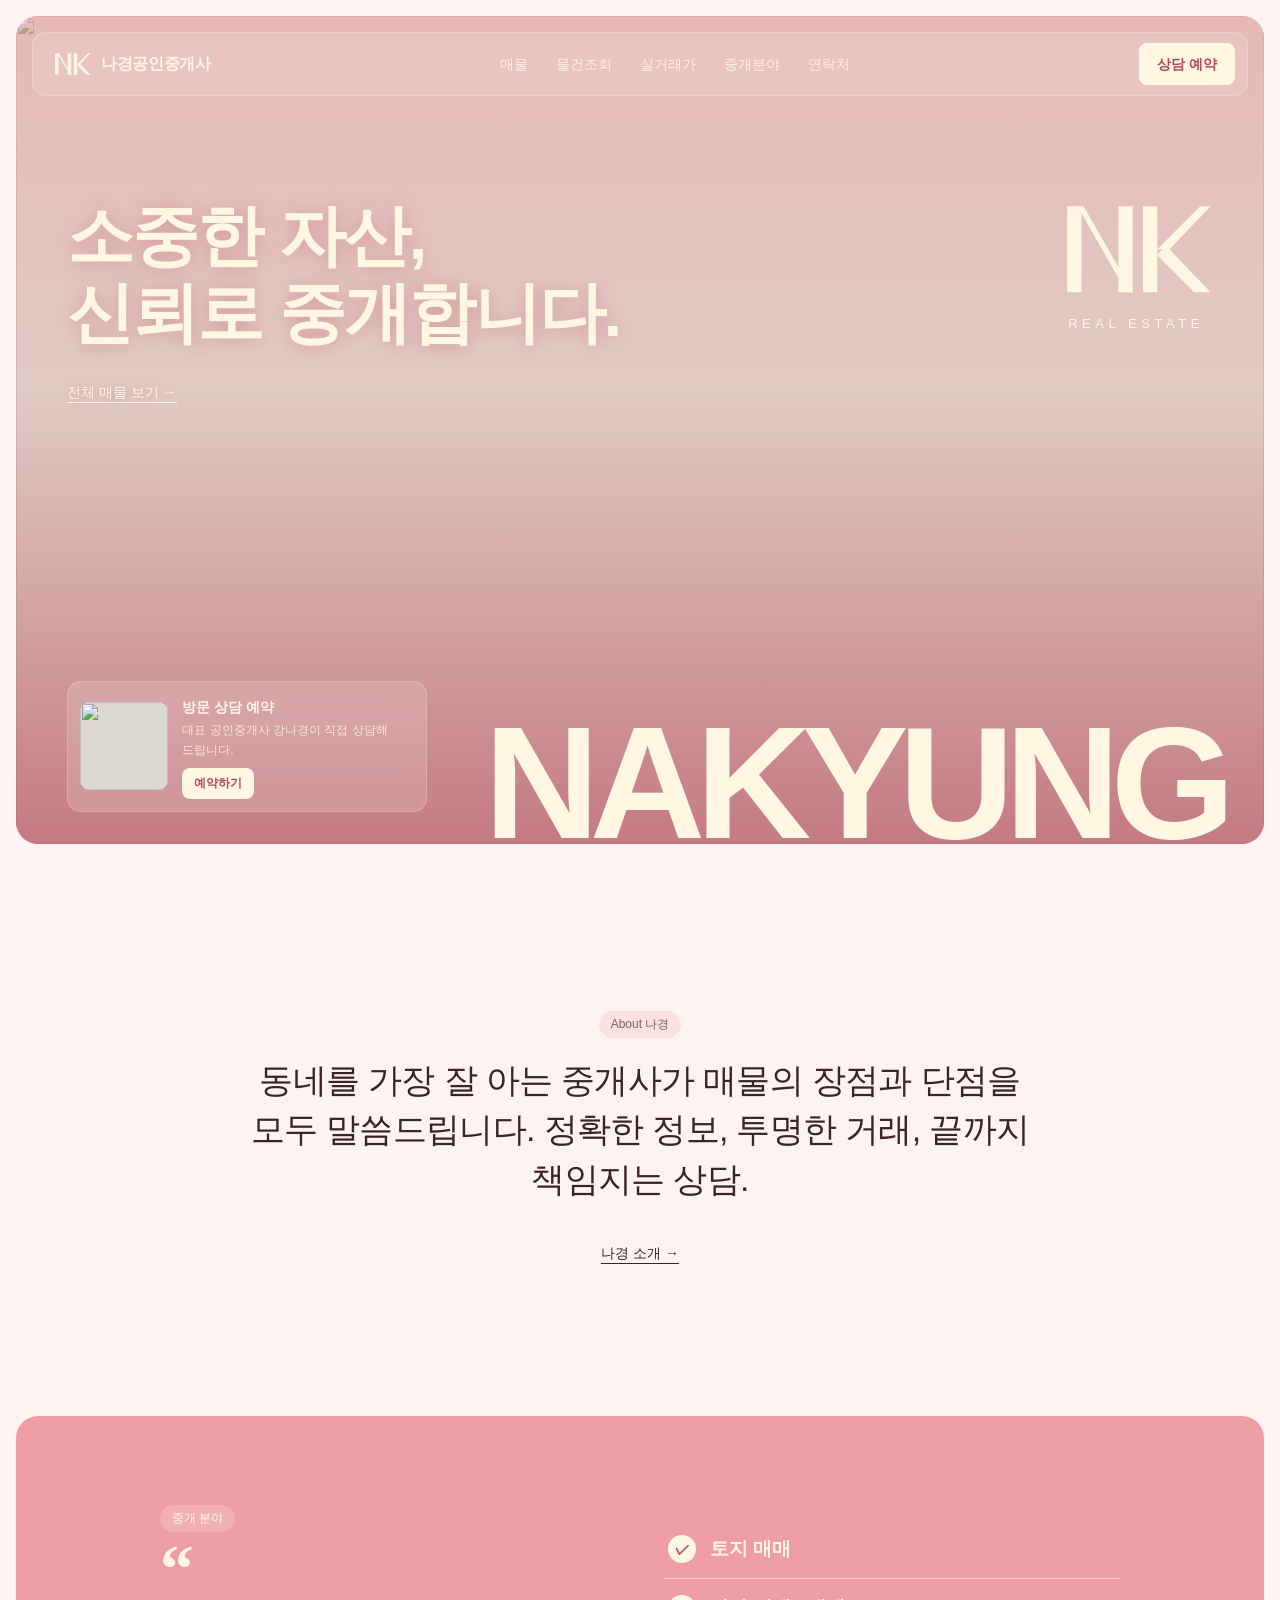
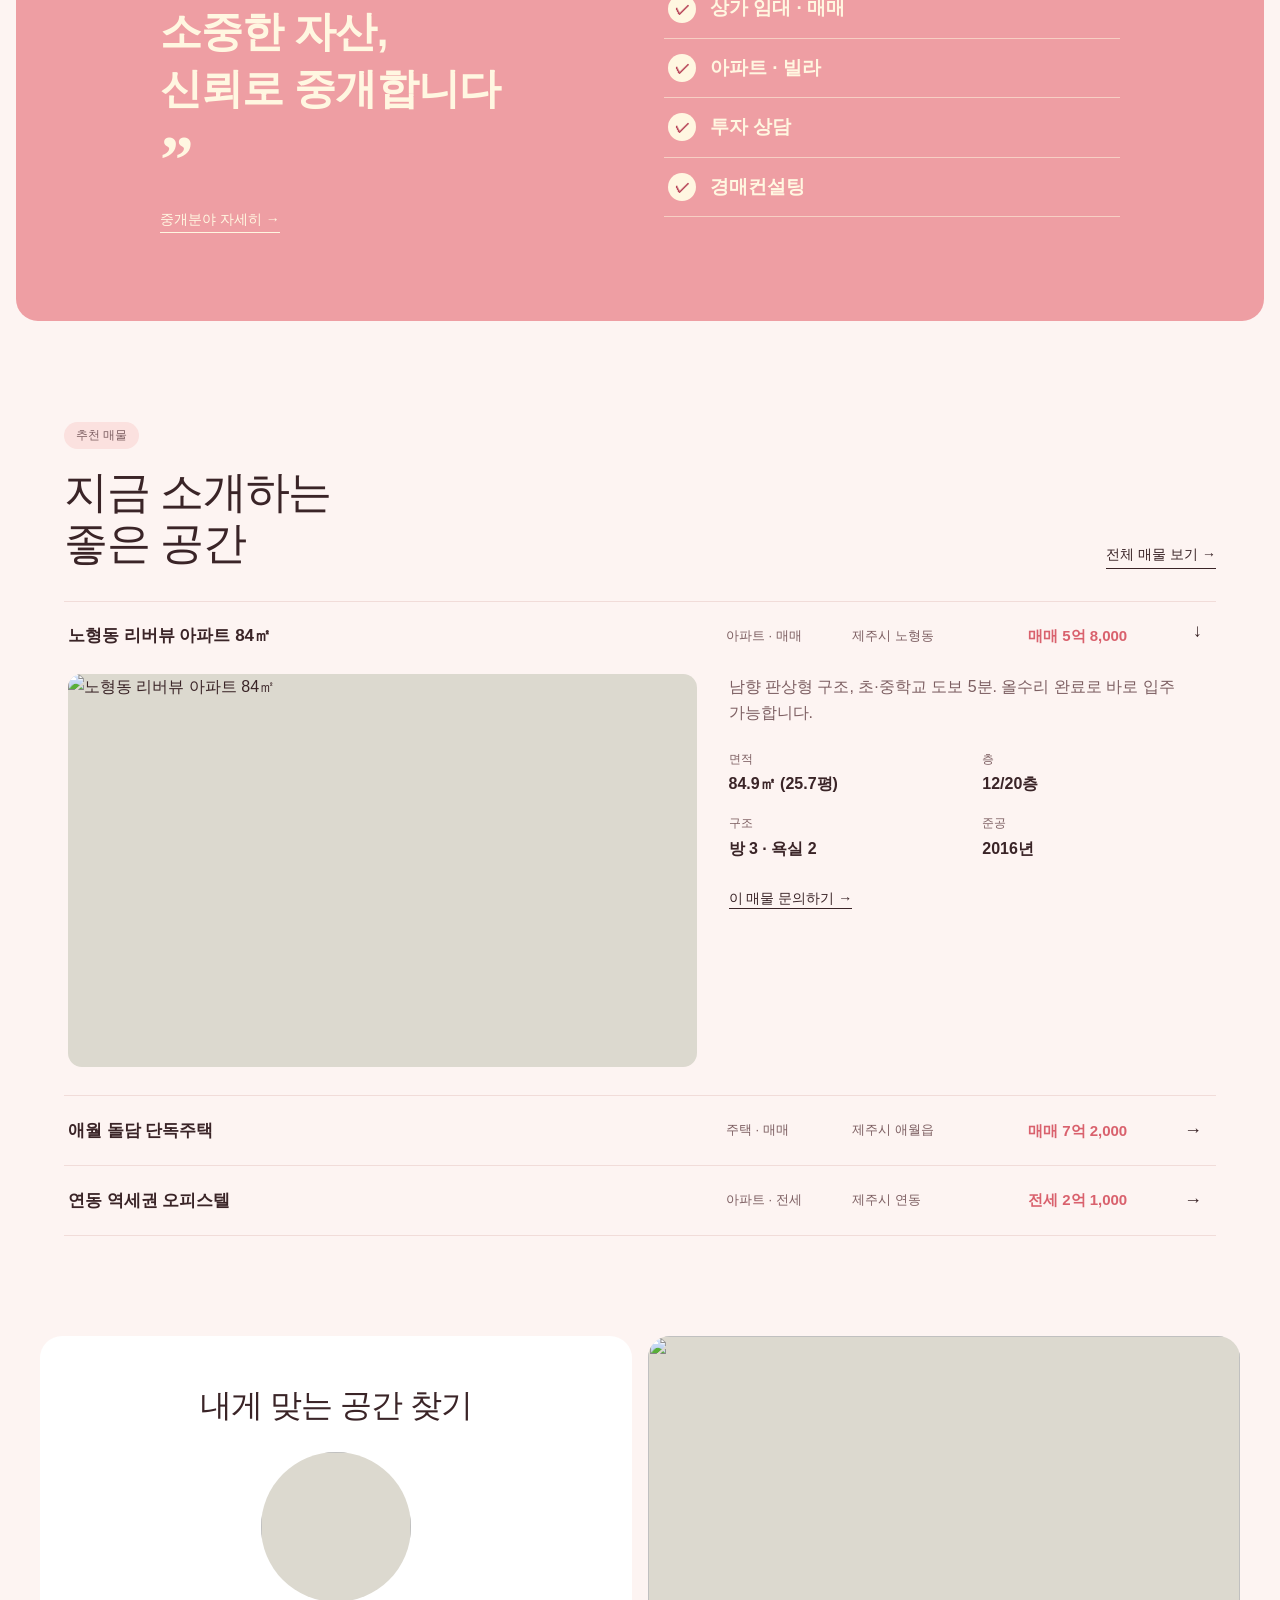
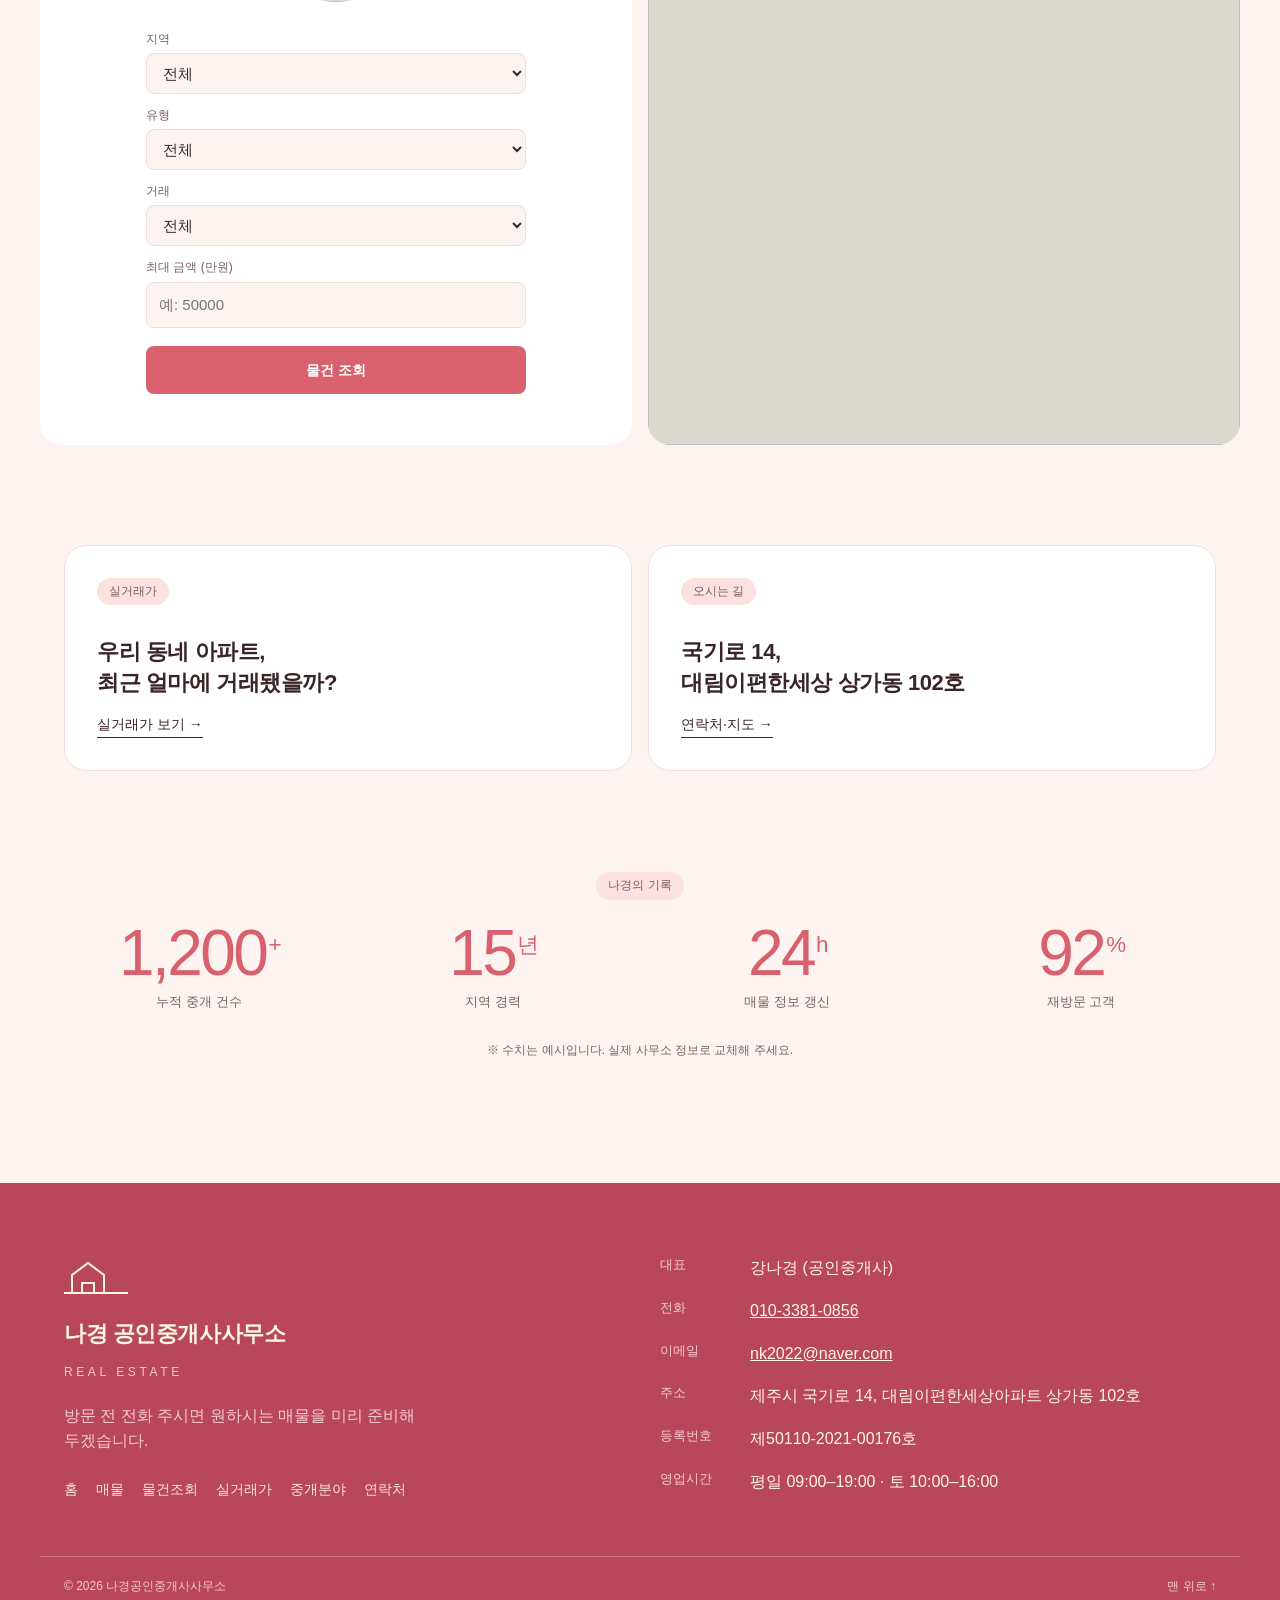
==== commit 94ec0612: "메뉴별 별도 페이지로 분리 (매물·물건조회·실거래가·중개분야·연락처) - 공통 메뉴/하단 정보를 layout.js로 통합, 현재 페이지 표시, 모바일 메뉴 추가 - 홈 검색 → 물" ====
--- a/index.html
+++ b/index.html
@@ -4,33 +4,20 @@
   <meta charset="utf-8" />
   <meta name="viewport" content="width=device-width, initial-scale=1" />
   <title>나경공인중개사사무소 | REAL ESTATE</title>
-  <meta name="description" content="나경공인중개사사무소 — 아파트·주택·토지·상가 매물 조회와 국토교통부 실거래가 자동 조회." />
-  <link rel="preconnect" href="https://cdn.jsdelivr.net" />
+  <meta name="description" content="제주 나경공인중개사사무소 — 토지·상가·아파트·빌라 매물과 실거래가 조회." />
   <link rel="stylesheet" href="https://cdn.jsdelivr.net/gh/orioncactus/pretendard@v1.3.9/dist/web/variable/pretendardvariable.min.css" />
   <link rel="stylesheet" href="assets/style.css" />
 </head>
-<body>
+<body data-page="home" id="top">
 
-  <!-- HERO -->
-  <header class="hero" id="top">
+  <header class="hero">
     <img class="hero__bg" src="https://picsum.photos/id/1031/1800/1200" alt="" />
     <div class="hero__shade"></div>
-
-    <nav class="nav">
-      <a class="nav__brand" href="#top"><svg class="logo" viewBox="0 0 150 100" fill="currentColor" aria-hidden="true"><path d="M8 8h14v84H8z"/><path d="M58 8h14v84H58z"/><path d="M18 8h6l48 84h-6z"/><path d="M82 8h14v84H82z"/><path d="M96 50 138 8h10l-40 42z"/><path d="M104 46l44 46h-16L96 56z"/></svg><span>나경공인중개사</span></a>
-      <div class="nav__links">
-        <a href="#listings">매물</a>
-        <a href="#search">물건조회</a>
-        <a href="#trades">실거래가</a>
-        <a href="#services">중개분야</a>
-        <a href="#contact">연락처</a>
-      </div>
-      <a class="btn btn--light" href="#contact">상담 예약</a>
-    </nav>
+    <div data-nav></div>
 
     <div class="hero__copy">
       <h1>소중한 자산,<br />신뢰로 중개합니다.</h1>
-      <a class="link-arrow link-arrow--light" href="#listings">추천 매물 보기 <span>→</span></a>
+      <a class="link-arrow link-arrow--light" href="listings.html">전체 매물 보기 <span>→</span></a>
     </div>
 
     <div class="hero__card">
@@ -38,31 +25,30 @@
       <div>
         <strong>방문 상담 예약</strong>
         <p>대표 공인중개사 강나경이 직접 상담해 드립니다.</p>
-        <a class="btn btn--light btn--sm" href="#contact">예약하기</a>
+        <a class="btn btn--light btn--sm" href="contact.html#form">예약하기</a>
       </div>
     </div>
 
-    <div class="hero__logo"><svg class="logo" viewBox="0 0 150 100" fill="currentColor" aria-hidden="true"><path d="M8 8h14v84H8z"/><path d="M58 8h14v84H58z"/><path d="M18 8h6l48 84h-6z"/><path d="M82 8h14v84H82z"/><path d="M96 50 138 8h10l-40 42z"/><path d="M104 46l44 46h-16L96 56z"/></svg><small>REAL ESTATE</small></div>
+    <div class="hero__logo"><span data-logo></span><small>REAL ESTATE</small></div>
     <div class="hero__wordmark" aria-hidden="true">NAKYUNG</div>
   </header>
 
   <main>
-    <!-- ABOUT -->
     <section class="about wrap">
       <span class="pill">About 나경</span>
       <p class="about__lead">
         동네를 가장 잘 아는 중개사가 매물의 장점과 단점을 모두 말씀드립니다.
         정확한 정보, 투명한 거래, 끝까지 책임지는 상담.
       </p>
-      <a class="link-arrow" href="#contact">나경 소개 <span>→</span></a>
+      <a class="link-arrow" href="services.html">나경 소개 <span>→</span></a>
     </section>
 
-    <!-- SERVICES -->
-    <section class="services" id="services">
+    <section class="services">
       <div class="services__inner">
         <div>
           <span class="pill">중개 분야</span>
           <p class="quote">소중한 자산,<br />신뢰로 중개합니다</p>
+          <a class="link-arrow link-arrow--light" href="services.html">중개분야 자세히 <span>→</span></a>
         </div>
         <div>
           <ul class="checks">
@@ -72,60 +58,43 @@
             <li>투자 상담</li>
             <li>경매컨설팅</li>
           </ul>
-          <svg class="skyline" viewBox="0 0 280 90" fill="none" stroke="currentColor" stroke-width="2.5" stroke-linejoin="round" aria-hidden="true">
-            <path d="M2 88h276"/><path d="M14 88V52l30-24 30 24v36"/><path d="M36 88V68h16v20"/>
-            <path d="M90 88V20h44v68"/><path d="M100 32h8M116 32h8M100 46h8M116 46h8M100 60h8M116 60h8M100 74h8M116 74h8"/>
-            <path d="M144 88V44h34v44"/><path d="M152 56h6M164 56h6M152 70h6M164 70h6"/>
-            <path d="M212 88V60"/><ellipse cx="212" cy="44" rx="16" ry="24"/><path d="M212 62l-7-8M212 54l6-7"/>
-            <path d="M252 88V68"/><ellipse cx="252" cy="56" rx="11" ry="16"/>
-          </svg>
         </div>
       </div>
     </section>
 
-    <!-- LISTINGS -->
-    <section class="listings wrap" id="listings">
+    <section class="listings wrap">
       <div class="listings__head">
         <div>
           <span class="pill">추천 매물</span>
           <h2>지금 소개하는<br />좋은 공간</h2>
         </div>
-        <div class="tabs" role="tablist" id="tabs">
-          <button class="is-active" data-type="전체">전체</button>
-          <button data-type="아파트">아파트</button>
-          <button data-type="주택">주택</button>
-          <button data-type="토지">토지</button>
-          <button data-type="상가">상가</button>
-        </div>
+        <a class="link-arrow" href="listings.html">전체 매물 보기 <span>→</span></a>
       </div>
-      <ul class="rows" id="rows"></ul>
-      <p class="empty" id="empty" hidden>조건에 맞는 매물이 없습니다. 조건을 바꿔 보세요.</p>
+      <ul class="rows" id="home-rows"></ul>
     </section>
 
-    <!-- SEARCH -->
-    <section class="find" id="search">
+    <section class="find">
       <div class="find__panel">
         <h2>내게 맞는 공간 찾기</h2>
         <img class="find__circle" src="https://picsum.photos/id/1080/400/400" alt="" />
-        <form class="finder" id="finder">
+        <form class="finder" action="search.html" method="get">
           <label>지역
             <select name="region" id="f-region"><option value="">전체</option></select>
           </label>
           <label>유형
-            <select name="type">
+            <select name="type" id="f-type">
               <option value="">전체</option><option>아파트</option><option>주택</option><option>토지</option><option>상가</option>
             </select>
           </label>
           <label>거래
-            <select name="deal">
+            <select name="deal" id="f-deal">
               <option value="">전체</option><option>매매</option><option>전세</option><option>월세</option>
             </select>
           </label>
           <label>최대 금액 (만원)
-            <input name="max" type="number" min="0" step="1000" placeholder="예: 50000" />
+            <input name="max" id="f-max" type="number" min="0" step="1000" placeholder="예: 50000" />
           </label>
           <button class="btn btn--dark" type="submit">물건 조회</button>
-          <p class="finder__result" id="finder-result" aria-live="polite"></p>
         </form>
       </div>
       <div class="find__photo">
@@ -133,26 +102,11 @@
       </div>
     </section>
 
-    <!-- TRADES -->
-    <section class="trades wrap" id="trades">
-      <div class="listings__head">
-        <div>
-          <span class="pill">실거래가 자동 조회</span>
-          <h2>최근 아파트<br />실거래 내역</h2>
-        </div>
-        <p class="trades__meta" id="trades-meta">국토교통부 실거래가 공개시스템 기준</p>
-      </div>
-      <div class="table-wrap">
-        <table class="trades__table">
-          <thead>
-            <tr><th>계약일</th><th>지역</th><th>단지명</th><th>전용면적</th><th>층</th><th class="num">거래금액</th></tr>
-          </thead>
-          <tbody id="trades-body"></tbody>
-        </table>
-      </div>
+    <section class="quicklinks wrap" aria-label="바로가기">
+      <a class="quick" href="trades.html"><span class="pill">실거래가</span><strong>우리 동네 아파트,<br />최근 얼마에 거래됐을까?</strong><span class="link-arrow">실거래가 보기 <span>→</span></span></a>
+      <a class="quick" href="contact.html"><span class="pill">오시는 길</span><strong>국기로 14,<br />대림이편한세상 상가동 102호</strong><span class="link-arrow">연락처·지도 <span>→</span></span></a>
     </section>
 
-    <!-- STATS -->
     <section class="stats wrap">
       <span class="pill">나경의 기록</span>
       <div class="stats__grid">
@@ -165,29 +119,9 @@
     </section>
   </main>
 
-  <!-- CONTACT / FOOTER -->
-  <footer class="footer" id="contact">
-    <div class="wrap footer__grid">
-      <div>
-        <svg class="footer__house" viewBox="0 0 64 40" fill="none" stroke="currentColor" stroke-width="2" aria-hidden="true"><path d="M0 38h64M8 38V20L24 8l16 12v18M18 38V28h12v10"/></svg>
-        <div class="footer__brand">나경 공인중개사사무소<br /><small>REAL ESTATE</small></div>
-        <p class="muted">방문 전 전화 주시면 원하시는 매물을 미리 준비해 두겠습니다.</p>
-      </div>
-      <dl class="footer__info">
-        <div><dt>대표</dt><dd>강나경 (공인중개사)</dd></div>
-        <div><dt>전화</dt><dd><a href="tel:010-3381-0856">010-3381-0856</a></dd></div>
-        <div><dt>이메일</dt><dd><a href="mailto:nk2022@naver.com">nk2022@naver.com</a></dd></div>
-        <div><dt>주소</dt><dd>제주시 국기로 14, 대림이편한세상아파트 상가동 102호</dd></div>
-        <div><dt>등록번호</dt><dd>제50110-2021-00176호</dd></div>
-        <div><dt>영업시간</dt><dd>평일 09:00–19:00 · 토 10:00–16:00</dd></div>
-      </dl>
-    </div>
-    <div class="wrap footer__bottom">
-      <span>© <span id="year"></span> 나경공인중개사사무소</span>
-      <a href="#top">맨 위로 ↑</a>
-    </div>
-  </footer>
-
+  <div data-footer></div>
+  <script src="data/listings.js"></script>
+  <script src="assets/layout.js"></script>
   <script src="assets/app.js"></script>
 </body>
 </html>
--- a/assets/style.css
+++ b/assets/style.css
@@ -174,3 +174,89 @@
 }
 .hero__copy h1 { font-weight: 600; text-shadow: 0 2px 18px rgba(184,71,90,.35); }
 .hero__copy .link-arrow { text-shadow: 0 1px 8px rgba(184,71,90,.4); }
+
+/* ================= 멀티 페이지 ================= */
+.nav__links a[aria-current="page"] { opacity: 1; font-weight: 700; text-decoration: underline; text-underline-offset: 6px; text-decoration-thickness: 2px; }
+.nav__toggle { display: none; width: 42px; height: 42px; border: 0; border-radius: 10px; background: var(--cream); cursor: pointer; padding: 0; flex-direction: column; justify-content: center; align-items: center; gap: 5px; }
+.nav__toggle span { display: block; width: 18px; height: 2px; background: var(--rose-deep); border-radius: 2px; transition: transform .2s, opacity .2s; }
+.nav.is-open .nav__toggle span:nth-child(1) { transform: translateY(7px) rotate(45deg); }
+.nav.is-open .nav__toggle span:nth-child(2) { opacity: 0; }
+.nav.is-open .nav__toggle span:nth-child(3) { transform: translateY(-7px) rotate(-45deg); }
+a:focus-visible, button:focus-visible { outline: 2px solid var(--accent); outline-offset: 2px; }
+
+/* 서브 페이지 상단 */
+.page-hero { position: relative; margin: 16px; min-height: 360px; padding: 120px clamp(24px, 4vw, 56px) 48px; border-radius: 22px; overflow: hidden; background: linear-gradient(135deg, var(--rose) 0%, #e98c93 100%); color: var(--cream); display: flex; align-items: flex-end; }
+.page-hero__copy { position: relative; z-index: 1; max-width: 720px; }
+.page-hero h1 { font-size: clamp(34px, 5vw, 60px); font-weight: 600; margin: 8px 0 14px; text-wrap: balance; }
+.page-hero__lead { margin: 0; font-size: 16px; opacity: .92; }
+.crumb { margin: 0; font-size: 13px; opacity: .85; }
+.crumb a { text-decoration: none; }
+.crumb a:hover { text-decoration: underline; }
+.page-hero__skyline { position: absolute; right: clamp(16px, 4vw, 56px); bottom: 36px; width: clamp(160px, 24vw, 320px); opacity: .9; }
+
+.page { padding-block: 56px 110px; }
+.count-line { margin: 0; color: var(--ink-2); font-size: 14px; }
+.count-line strong { color: var(--accent); font-size: 18px; margin-left: 4px; }
+.btn--ghost { background: transparent; color: var(--rose-deep); border: 1px solid currentColor; }
+
+/* 물건조회 */
+.search-layout { display: grid; grid-template-columns: 300px 1fr; gap: 40px; align-items: start; }
+.search-panel { position: sticky; top: 20px; background: var(--paper); border-radius: 18px; padding: 24px; }
+.search-panel .finder { max-width: none; }
+.search-results { min-width: 0; }
+.search-results .finder__result { text-align: left; font-size: 15px; font-weight: 600; margin-bottom: 16px; }
+
+/* 실거래가 */
+.trades__bar { display: flex; flex-wrap: wrap; gap: 16px; align-items: flex-end; margin-bottom: 12px; }
+.trades__bar label { display: grid; gap: 4px; font-size: 12px; color: var(--ink-2); }
+.trades__bar select, .trades__bar input { font: inherit; font-size: 15px; padding: 10px 12px; border: 1px solid var(--line); border-radius: 8px; background: var(--paper); color: var(--ink); min-width: 180px; }
+.trades__bar .count-line { margin-left: auto; }
+.trades__bar + .trades__meta { margin-bottom: 16px; }
+
+/* 중개분야 */
+.intro { text-align: center; padding-block: 24px 56px; }
+.service-list { list-style: none; margin: 0 0 100px; padding: 0; border-top: 1px solid var(--line); }
+.service { display: grid; grid-template-columns: 44px 1fr auto; gap: 20px; align-items: center; padding: 26px 4px; border-bottom: 1px solid var(--line); }
+.service__check { width: 36px; height: 36px; border-radius: 50%; background: var(--rose); color: var(--cream); display: grid; place-items: center; font-weight: 800; }
+.service h3 { margin: 0 0 4px; font-size: 20px; font-weight: 600; letter-spacing: -0.02em; }
+.service p { margin: 0; color: var(--ink-2); max-width: 60ch; }
+
+/* 연락처 */
+.contact-layout { display: grid; grid-template-columns: 1fr 1fr; gap: 24px; align-items: start; }
+.contact-card, .contact-form { background: var(--paper); border-radius: 22px; padding: clamp(24px, 4vw, 44px); min-width: 0; }
+.contact-card h2, .contact-form h2 { font-size: 24px; margin-bottom: 20px; }
+.contact-form .muted { margin: -12px 0 20px; }
+.contact-form .finder { max-width: none; }
+.contact-form textarea { font: inherit; font-size: 15px; color: var(--ink); padding: 10px 12px; border: 1px solid var(--line); border-radius: 8px; background: var(--bg); resize: vertical; }
+.contact-info { margin: 0 0 28px; display: grid; gap: 16px; }
+.contact-info div { display: grid; grid-template-columns: 80px 1fr; gap: 8px; align-items: baseline; }
+.contact-info dt { color: var(--ink-2); font-size: 13px; }
+.contact-info dd { margin: 0; }
+.big-phone { font-size: 24px; font-weight: 700; color: var(--accent); text-decoration: none; margin-right: 6px; }
+.map-links { display: flex; gap: 10px; flex-wrap: wrap; }
+
+/* 홈 바로가기 */
+.quicklinks { display: grid; grid-template-columns: 1fr 1fr; gap: 16px; padding-bottom: 100px; }
+.quick { display: grid; gap: 14px; justify-items: start; padding: 32px; border-radius: 22px; background: var(--paper); text-decoration: none; border: 1px solid var(--line); transition: transform .2s, border-color .2s; }
+.quick:hover { transform: translateY(-2px); border-color: var(--rose); }
+.quick strong { font-size: 22px; font-weight: 600; line-height: 1.4; letter-spacing: -0.02em; }
+.services .link-arrow { margin-top: 28px; display: inline-block; }
+.footer__menu { display: flex; flex-wrap: wrap; gap: 6px 18px; margin-top: 24px; font-size: 14px; }
+.footer__menu a { text-decoration: none; opacity: .9; }
+.footer__menu a:hover { text-decoration: underline; }
+
+@media (max-width: 860px) {
+  .nav__toggle { display: flex; }
+  .nav__cta { display: none; }
+  .nav { flex-wrap: wrap; }
+  .nav.is-open { background: var(--rose-deep); }
+  .nav.is-open .nav__links { display: flex; flex-direction: column; gap: 0; width: 100%; order: 3; padding: 8px 0 4px; }
+  .nav.is-open .nav__links a { padding: 12px 4px; border-top: 1px solid rgba(255,247,225,.25); font-size: 16px; }
+  .page-hero { margin: 8px; min-height: 300px; padding-top: 110px; }
+  .page-hero__skyline { display: none; }
+  .search-layout, .contact-layout, .quicklinks { grid-template-columns: 1fr; }
+  .search-panel { position: static; }
+  .service { grid-template-columns: 40px 1fr; }
+  .service .link-arrow { grid-column: 2; justify-self: start; }
+  .trades__bar .count-line { margin-left: 0; }
+}
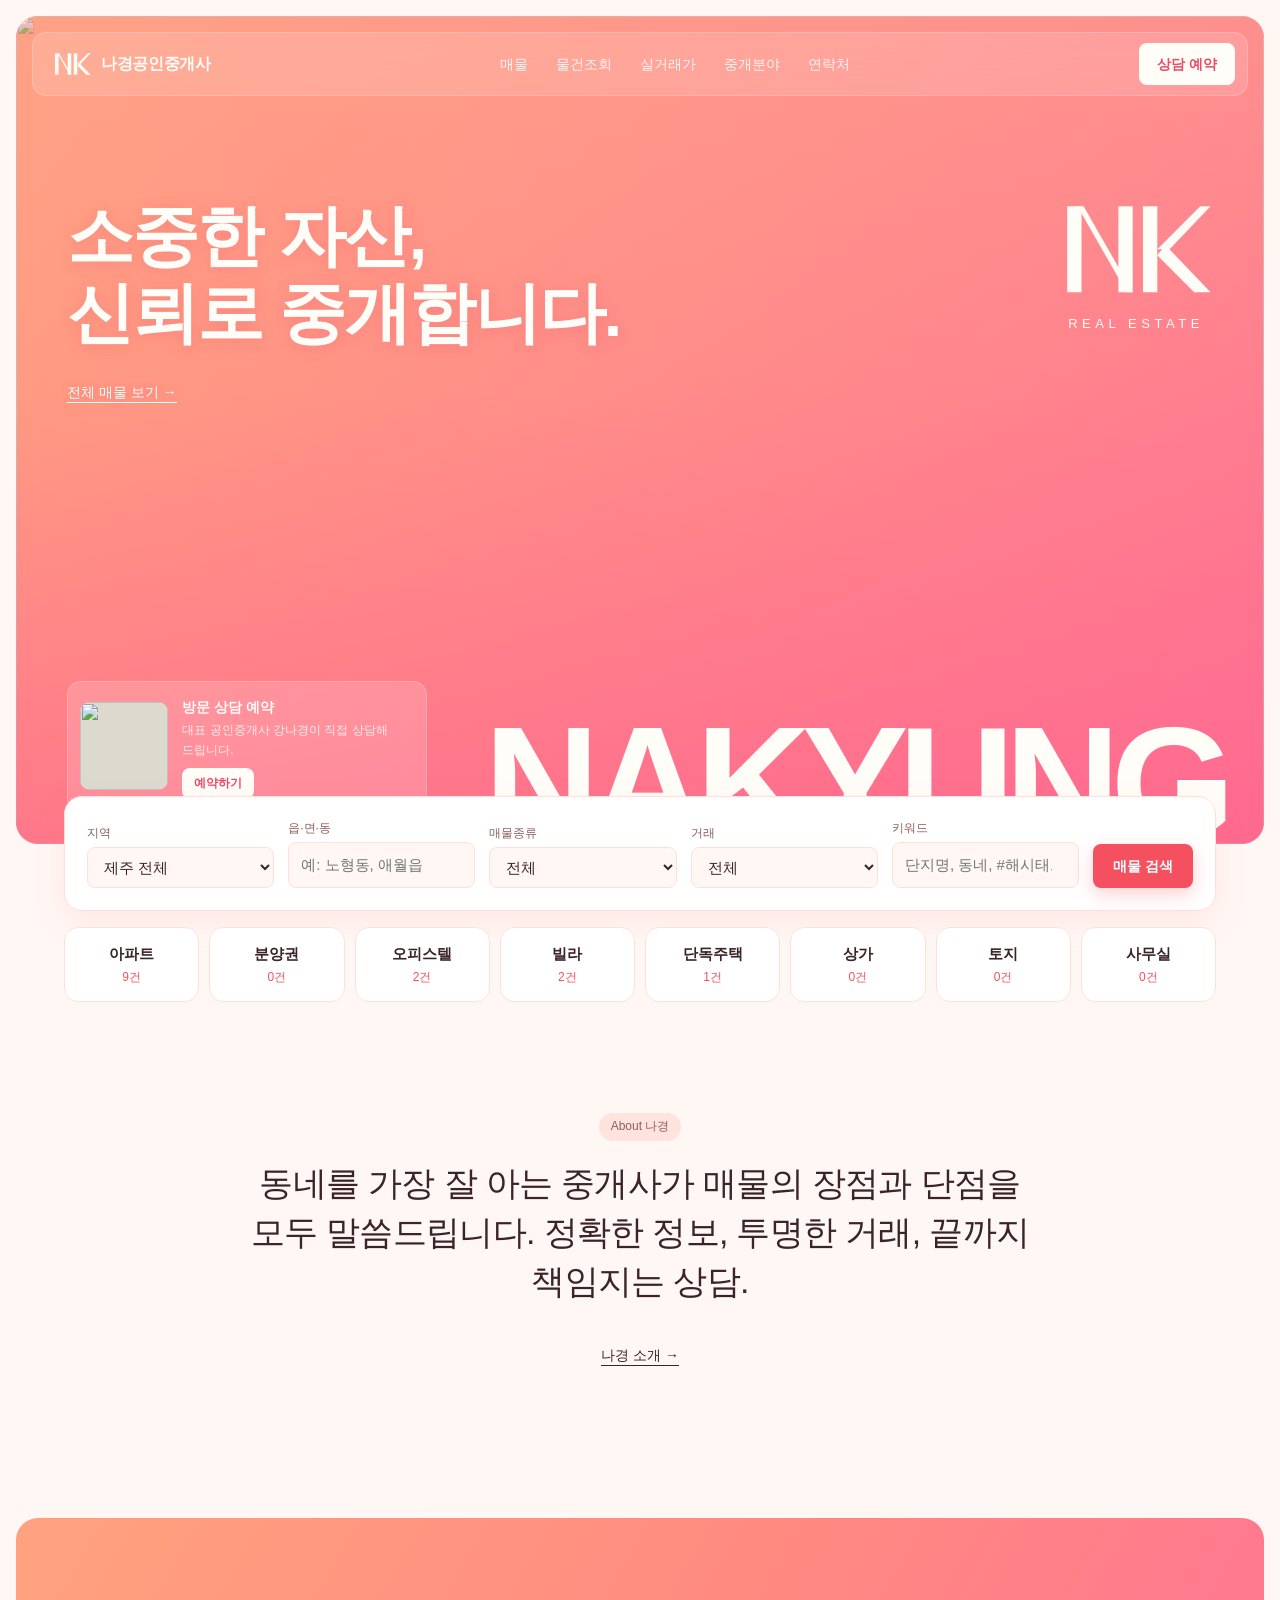
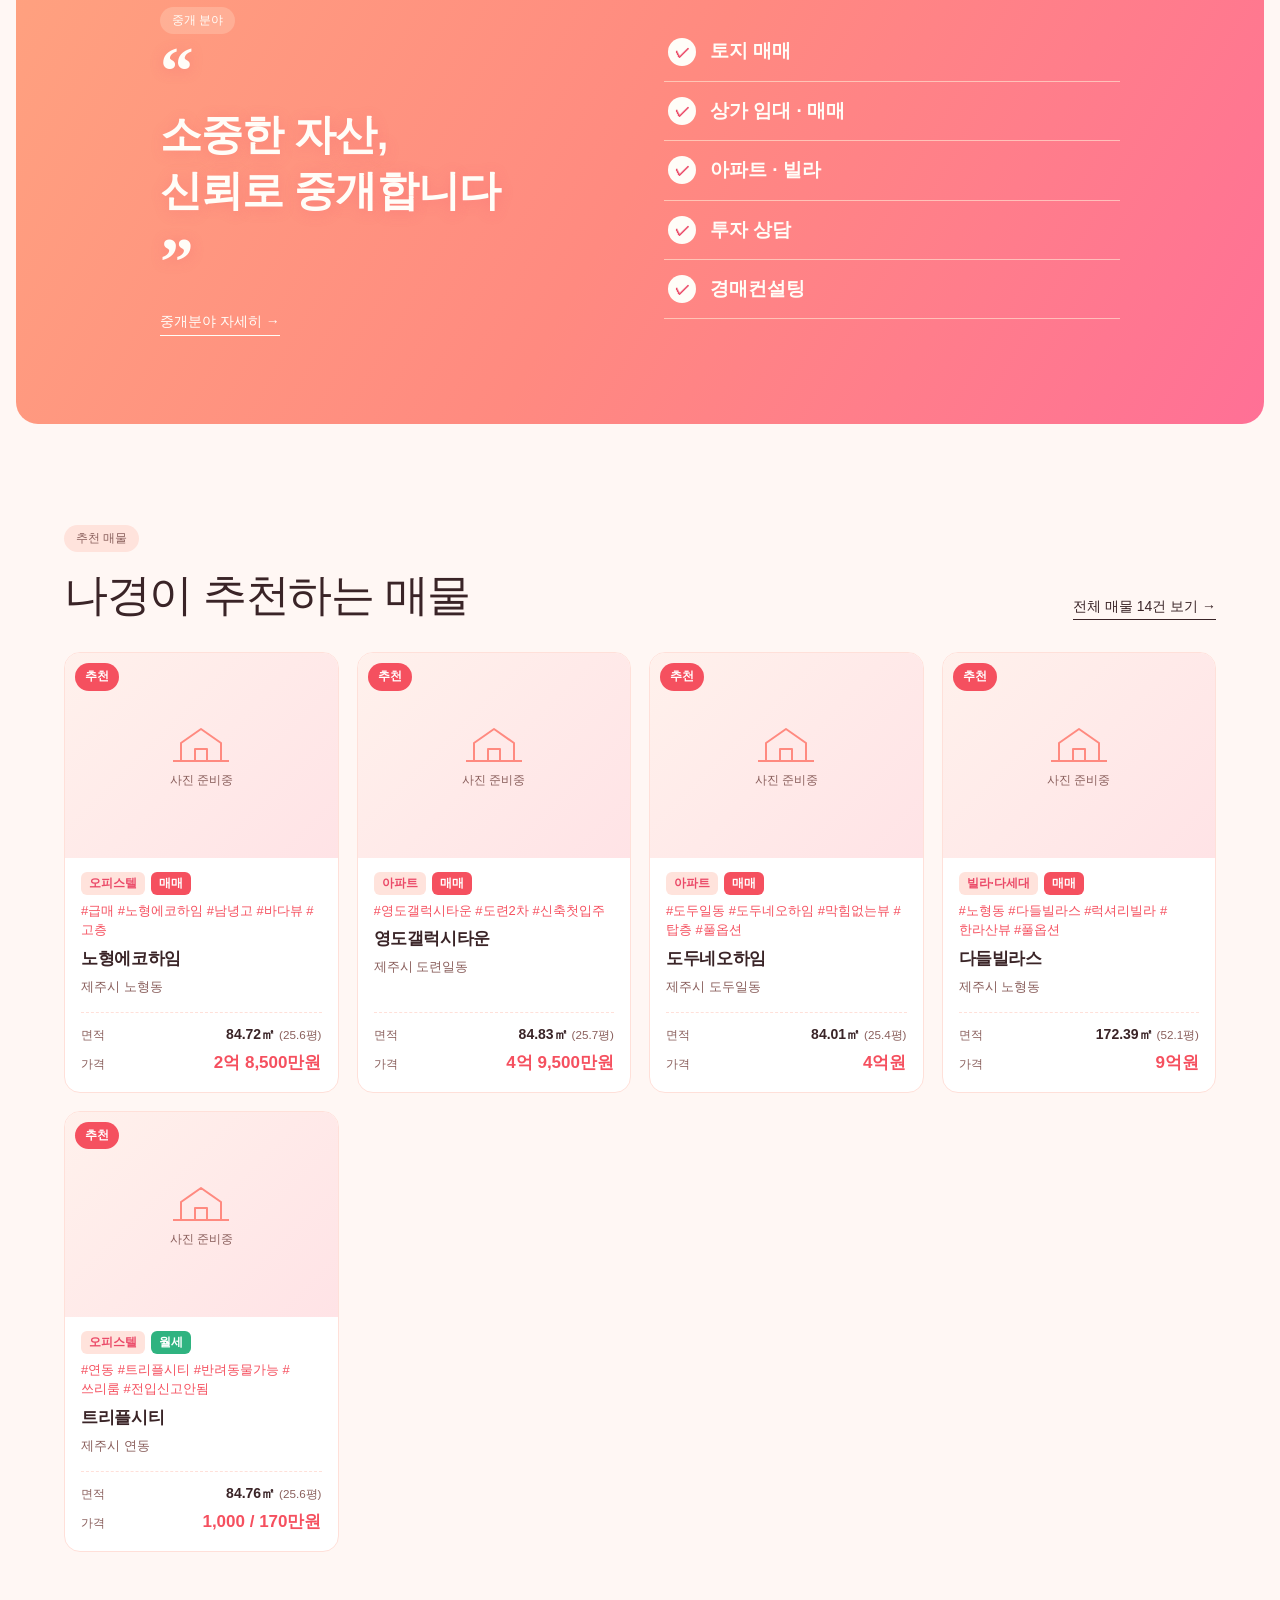
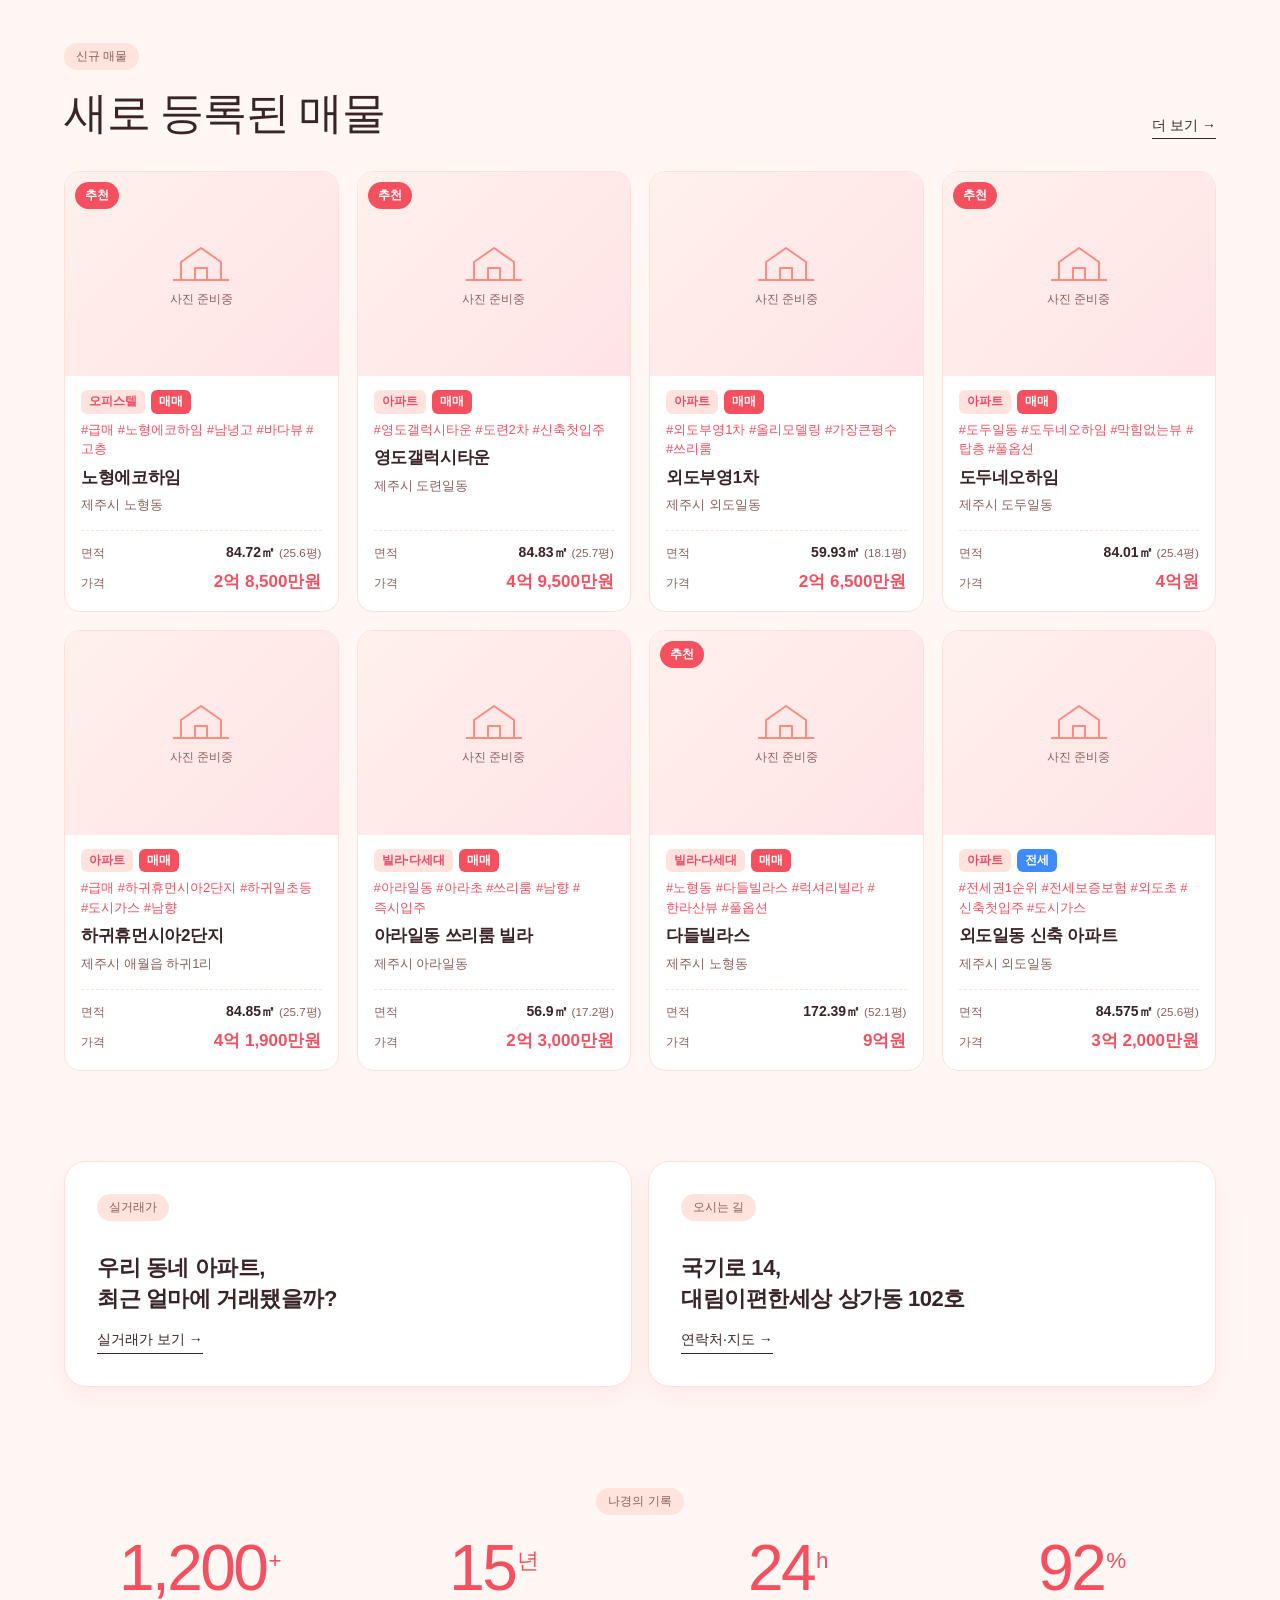
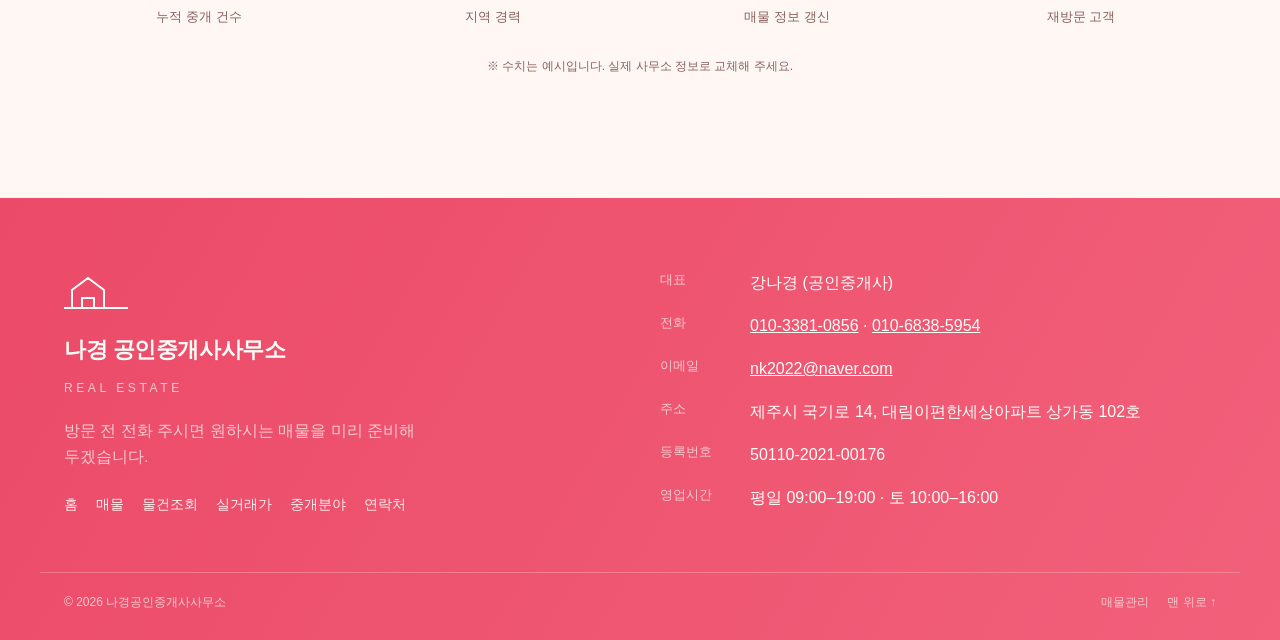
==== commit b22ec5e6: "제주올 스타일 매물 포털 + 매물관리(등록·수정·삭제) - 매물종류 13종(분양권 포함) × 매매·전세·월세·연세, 해시태그 카드, 페이지 번호 - 물건조회 상세 검색(지역·읍면동" ====
--- a/index.html
+++ b/index.html
@@ -34,6 +34,37 @@
   </header>
 
   <main>
+  <section class="wrap quick-wrap">
+    <form class="search-box quick-search" action="search.html" method="get">
+        <label class="f-city">지역
+          <select name="city" id="s-city"><option value="">제주 전체</option><option>제주시</option><option>서귀포시</option></select>
+        </label>
+        <label class="f-dong">읍·면·동
+          <input name="dong" id="s-dong" placeholder="예: 노형동, 애월읍" />
+        </label>
+        <label class="f-type">매물종류
+          <select name="type" id="s-type"><option value="">전체</option></select>
+        </label>
+        <label class="f-deal">거래
+          <select name="deal" id="s-deal"><option value="">전체</option></select>
+        </label>
+        <label class="f-q">키워드
+          <input name="q" id="hq" type="search" placeholder="단지명, 동네, #해시태그" />
+        </label>
+      <div class="search-box__actions"><button class="btn btn--dark" type="submit">매물 검색</button></div>
+    </form>
+    <nav class="type-shortcuts" aria-label="매물종류 바로가기">
+      <a href="listings.html?type=아파트" data-type-count="아파트"><span>아파트</span><small>–</small></a>
+      <a href="listings.html?type=분양권" data-type-count="분양권"><span>분양권</span><small>–</small></a>
+      <a href="listings.html?type=오피스텔" data-type-count="오피스텔"><span>오피스텔</span><small>–</small></a>
+      <a href="listings.html?type=빌라·다세대" data-type-count="빌라·다세대"><span>빌라</span><small>–</small></a>
+      <a href="listings.html?type=단독·다가구" data-type-count="단독·다가구"><span>단독주택</span><small>–</small></a>
+      <a href="listings.html?type=상가·점포" data-type-count="상가·점포"><span>상가</span><small>–</small></a>
+      <a href="listings.html?type=토지·임야" data-type-count="토지·임야"><span>토지</span><small>–</small></a>
+      <a href="listings.html?type=사무실" data-type-count="사무실"><span>사무실</span><small>–</small></a>
+    </nav>
+  </section>
+
     <section class="about wrap">
       <span class="pill">About 나경</span>
       <p class="about__lead">
@@ -62,44 +93,20 @@
       </div>
     </section>
 
-    <section class="listings wrap">
+    <section class="wrap home-block">
       <div class="listings__head">
-        <div>
-          <span class="pill">추천 매물</span>
-          <h2>지금 소개하는<br />좋은 공간</h2>
-        </div>
-        <a class="link-arrow" href="listings.html">전체 매물 보기 <span>→</span></a>
+        <div><span class="pill">추천 매물</span><h2>나경이 추천하는 매물</h2></div>
+        <a class="link-arrow" href="listings.html">전체 매물 <span id="home-total">–</span>건 보기 <span>→</span></a>
       </div>
-      <ul class="rows" id="home-rows"></ul>
+      <ul class="cards" id="home-featured"></ul>
     </section>
 
-    <section class="find">
-      <div class="find__panel">
-        <h2>내게 맞는 공간 찾기</h2>
-        <img class="find__circle" src="https://picsum.photos/id/1080/400/400" alt="" />
-        <form class="finder" action="search.html" method="get">
-          <label>지역
-            <select name="region" id="f-region"><option value="">전체</option></select>
-          </label>
-          <label>유형
-            <select name="type" id="f-type">
-              <option value="">전체</option><option>아파트</option><option>주택</option><option>토지</option><option>상가</option>
-            </select>
-          </label>
-          <label>거래
-            <select name="deal" id="f-deal">
-              <option value="">전체</option><option>매매</option><option>전세</option><option>월세</option>
-            </select>
-          </label>
-          <label>최대 금액 (만원)
-            <input name="max" id="f-max" type="number" min="0" step="1000" placeholder="예: 50000" />
-          </label>
-          <button class="btn btn--dark" type="submit">물건 조회</button>
-        </form>
+    <section class="wrap home-block">
+      <div class="listings__head">
+        <div><span class="pill">신규 매물</span><h2>새로 등록된 매물</h2></div>
+        <a class="link-arrow" href="listings.html">더 보기 <span>→</span></a>
       </div>
-      <div class="find__photo">
-        <img src="https://picsum.photos/id/1029/1200/1400" alt="" />
-      </div>
+      <ul class="cards" id="home-new"></ul>
     </section>
 
     <section class="quicklinks wrap" aria-label="바로가기">
@@ -122,6 +129,7 @@
   <div data-footer></div>
   <script src="data/listings.js"></script>
   <script src="assets/layout.js"></script>
+  <script src="assets/listings-core.js"></script>
   <script src="assets/app.js"></script>
 </body>
 </html>
--- a/assets/style.css
+++ b/assets/style.css
@@ -1,15 +1,16 @@
 :root {
   /* 명함 컬러: 로즈 핑크 + 크림 */
-  --bg: #fdf4f2;          /* 아주 옅은 블러시 */
+  --bg: #fff7f4;          /* 환한 복숭아빛 화이트 */
   --paper: #ffffff;
   --ink: #3a2427;         /* 따뜻한 짙은 로즈브라운 */
-  --ink-2: #7d5f62;
-  --line: #f1dcd9;
-  --pill: #fbe1df;
-  --accent: #d9616d;      /* 주홍빛 로즈 (포인트) */
-  --rose: #ee9ea3;        /* 명함 바탕 핑크 */
-  --rose-deep: #b8475a;
-  --cream: #fff7e1;       /* 명함 로고 크림 */
+  --ink-2: #8a5f5c;
+  --line: #ffe0d9;
+  --pill: #ffe3dc;
+  --accent: #f5505f;      /* 밝은 주홍 (포인트) */
+  --rose: #ff8a80;        /* 밝은 코랄 핑크 */
+  --rose-2: #ff7096;      /* 밝은 핑크 (그라데이션 끝) */
+  --rose-deep: #eb4a68;
+  --cream: #fffdf8;       /* 로고·글씨 (거의 흰색) */
   --radius: 14px;
   --max: 1200px;
   font-family: "Pretendard Variable", Pretendard, -apple-system, "Apple SD Gothic Neo", sans-serif;
@@ -42,7 +43,7 @@
 /* ---------- HERO ---------- */
 .hero { background: var(--rose); position: relative; margin: 16px; height: min(92vh, 860px); min-height: 560px; border-radius: 22px; overflow: hidden; color: var(--cream); }
 .hero__bg { position: absolute; inset: 0; width: 100%; height: 100%; object-fit: cover; }
-.hero__shade { position: absolute; inset: 0; background: linear-gradient(180deg, rgba(238,158,163,.55) 0%, rgba(238,158,163,.25) 45%, rgba(184,71,90,.65) 100%); }
+.hero__shade { position: absolute; inset: 0; background: linear-gradient(180deg, rgba(255,160,140,.50) 0%, rgba(255,150,130,.20) 45%, rgba(255,100,140,.60) 100%); }
 
 .nav { position: absolute; top: 16px; left: 16px; right: 16px; z-index: 3; display: flex; align-items: center; justify-content: space-between; gap: 16px; padding: 10px 12px 10px 20px; border-radius: 14px; background: rgba(255,255,255,.14); backdrop-filter: blur(14px); -webkit-backdrop-filter: blur(14px); border: 1px solid rgba(255,255,255,.18); }
 .nav__brand { display: flex; align-items: center; gap: 10px; font-weight: 700; text-decoration: none; letter-spacing: -0.02em; }
@@ -172,8 +173,8 @@
   .hero__logo { display: none; }
   .services { margin: 0 8px 80px; }
 }
-.hero__copy h1 { font-weight: 600; text-shadow: 0 2px 18px rgba(184,71,90,.35); }
-.hero__copy .link-arrow { text-shadow: 0 1px 8px rgba(184,71,90,.4); }
+.hero__copy h1 { font-weight: 600; text-shadow: 0 2px 18px rgba(235,74,104,.35); }
+.hero__copy .link-arrow { text-shadow: 0 1px 8px rgba(235,74,104,.4); }
 
 /* ================= 멀티 페이지 ================= */
 .nav__links a[aria-current="page"] { opacity: 1; font-weight: 700; text-decoration: underline; text-underline-offset: 6px; text-decoration-thickness: 2px; }
@@ -185,7 +186,7 @@
 a:focus-visible, button:focus-visible { outline: 2px solid var(--accent); outline-offset: 2px; }
 
 /* 서브 페이지 상단 */
-.page-hero { position: relative; margin: 16px; min-height: 360px; padding: 120px clamp(24px, 4vw, 56px) 48px; border-radius: 22px; overflow: hidden; background: linear-gradient(135deg, var(--rose) 0%, #e98c93 100%); color: var(--cream); display: flex; align-items: flex-end; }
+.page-hero { position: relative; margin: 16px; min-height: 360px; padding: 120px clamp(24px, 4vw, 56px) 48px; border-radius: 22px; overflow: hidden; background: linear-gradient(120deg, #ffa27f 0%, var(--rose) 45%, var(--rose-2) 100%); color: var(--cream); display: flex; align-items: flex-end; }
 .page-hero__copy { position: relative; z-index: 1; max-width: 720px; }
 .page-hero h1 { font-size: clamp(34px, 5vw, 60px); font-weight: 600; margin: 8px 0 14px; text-wrap: balance; }
 .page-hero__lead { margin: 0; font-size: 16px; opacity: .92; }
@@ -260,3 +261,254 @@
   .service .link-arrow { grid-column: 2; justify-self: start; }
   .trades__bar .count-line { margin-left: 0; }
 }
+
+/* ===== 밝은 톤 보정 ===== */
+.hero { background: linear-gradient(120deg, #ffa27f, var(--rose-2)); }
+.services { background: linear-gradient(120deg, #ffa27f 0%, var(--rose) 50%, var(--rose-2) 100%); }
+.footer { background: linear-gradient(120deg, var(--rose-deep) 0%, #f2607a 100%); }
+.btn--dark { background: var(--accent); box-shadow: 0 6px 18px rgba(245,80,95,.28); }
+.btn--dark:hover { background: #ff6470; }
+.page-hero h1, .services .quote, .hero__copy h1 { text-shadow: 0 2px 14px rgba(235,74,104,.25); }
+.find__panel, .search-panel, .contact-card, .contact-form, .table-wrap, .quick { box-shadow: 0 10px 30px rgba(255,138,128,.12); }
+.hero__bg { background: transparent; }
+
+/* ================= 포털형 매물 (제주올 스타일) ================= */
+.practice-bar { position: sticky; top: 0; z-index: 50; display: flex; flex-wrap: wrap; gap: 8px 14px; align-items: center; justify-content: center; padding: 10px 16px; background: #fff3c4; color: #6b4a00; font-size: 14px; text-align: center; }
+.practice-bar a { font-weight: 700; }
+.practice-bar button { font: inherit; font-size: 13px; border: 1px solid currentColor; background: none; color: inherit; border-radius: 6px; padding: 3px 10px; cursor: pointer; }
+
+/* 카드 */
+.cards { list-style: none; margin: 0; padding: 0; display: grid; grid-template-columns: repeat(auto-fill, minmax(250px, 1fr)); gap: 18px; }
+.card { background: var(--paper); border-radius: 16px; overflow: hidden; border: 1px solid var(--line); transition: transform .2s, box-shadow .2s, border-color .2s; min-width: 0; }
+.card:hover { transform: translateY(-3px); box-shadow: 0 14px 30px rgba(255,138,128,.18); border-color: var(--rose); }
+.card__link { display: flex; flex-direction: column; height: 100%; text-decoration: none; color: inherit; }
+.card__img { position: relative; aspect-ratio: 4 / 3; background: var(--pill); }
+.card__img img { width: 100%; height: 100%; object-fit: cover; }
+.card.is-done .card__img img, .card.is-done .ph { filter: grayscale(.8); opacity: .7; }
+.ph { width: 100%; height: 100%; display: grid; place-content: center; justify-items: center; gap: 6px; color: var(--rose); background: linear-gradient(135deg, #fff1ec, #ffe3e6); }
+.ph svg { width: 64px; }
+.ph span { font-size: 12px; color: var(--ink-2); }
+.badge { position: absolute; top: 10px; left: 10px; font-size: 12px; font-weight: 700; padding: 4px 10px; border-radius: 999px; }
+.badge--hot { background: var(--accent); color: #fff; }
+.badge--done { background: var(--ink); color: #fff; left: auto; right: 10px; }
+.card__body { padding: 14px 16px 16px; display: grid; gap: 6px; }
+.card__labels { display: flex; gap: 6px; margin: 0; flex-wrap: wrap; }
+.lbl { font-size: 12px; font-weight: 600; padding: 2px 8px; border-radius: 6px; background: var(--pill); color: var(--rose-deep); }
+.lbl--deal { color: #fff; background: var(--accent); }
+.lbl--전세 { background: #3d8bfd; }
+.lbl--월세 { background: #2fb380; }
+.lbl--연세 { background: #9b6cf0; }
+.card__tags { margin: 0; font-size: 13px; color: var(--accent); line-height: 1.5; display: -webkit-box; -webkit-line-clamp: 2; -webkit-box-orient: vertical; overflow: hidden; }
+.card__tags a { text-decoration: none; }
+.card__title { margin: 2px 0 0; font-size: 17px; font-weight: 700; letter-spacing: -0.02em; line-height: 1.35; overflow-wrap: anywhere; }
+.card__place { margin: 0; font-size: 13px; color: var(--ink-2); }
+.card__facts { margin: 6px 0 0; padding-top: 10px; border-top: 1px dashed var(--line); display: grid; gap: 4px; }
+.card__facts div { display: flex; justify-content: space-between; gap: 10px; align-items: baseline; }
+.card__facts dt { font-size: 12px; color: var(--ink-2); }
+.card__facts dd { margin: 0; font-size: 14px; font-weight: 600; text-align: right; font-variant-numeric: tabular-nums; }
+.card__facts small { color: var(--ink-2); font-weight: 400; }
+.card__price { color: var(--accent); font-size: 17px !important; font-weight: 800 !important; }
+
+/* 유형 탭 / 거래 탭 */
+.type-tabs { display: flex; flex-wrap: wrap; gap: 8px; margin-bottom: 28px; }
+.type-tabs button, .deal-tabs button, .chips button { font: inherit; font-size: 14px; cursor: pointer; border: 1px solid var(--line); background: var(--paper); color: var(--ink); border-radius: 999px; padding: 8px 14px; transition: background .15s, border-color .15s; }
+.type-tabs button:hover, .deal-tabs button:hover, .chips button:hover { border-color: var(--rose); }
+.type-tabs button small, .deal-tabs button small { color: var(--ink-2); margin-left: 2px; }
+.type-tabs button.is-active { background: var(--accent); border-color: var(--accent); color: #fff; font-weight: 700; }
+.type-tabs button.is-active small { color: #ffe3dc; }
+.type-tabs button.is-zero { opacity: .55; }
+.deal-tabs { display: flex; flex-wrap: wrap; gap: 6px; margin-top: 10px; }
+.deal-tabs button { padding: 5px 12px; font-size: 13px; }
+.deal-tabs button.is-active { background: var(--ink); border-color: var(--ink); color: #fff; }
+.deal-tabs button.is-active small { color: #ddd; }
+.browse-bar { display: flex; justify-content: space-between; align-items: flex-end; flex-wrap: wrap; gap: 16px; margin-bottom: 20px; padding-bottom: 16px; border-bottom: 1px solid var(--line); }
+.browse-bar__right { display: flex; gap: 16px; align-items: center; }
+.browse-title { font-size: clamp(22px, 2.6vw, 30px); }
+.sort { display: flex; align-items: center; gap: 8px; font-size: 13px; color: var(--ink-2); }
+.sort select { font: inherit; font-size: 14px; padding: 8px 10px; border: 1px solid var(--line); border-radius: 8px; background: var(--paper); color: var(--ink); }
+
+/* 페이지 번호 */
+.pager { display: flex; justify-content: center; flex-wrap: wrap; gap: 6px; margin-top: 36px; }
+.pager button { font: inherit; min-width: 40px; height: 40px; padding: 0 10px; border-radius: 10px; border: 1px solid var(--line); background: var(--paper); color: var(--ink); cursor: pointer; font-variant-numeric: tabular-nums; }
+.pager button.is-active { background: var(--accent); border-color: var(--accent); color: #fff; font-weight: 700; }
+.pager .pg-nav { color: var(--ink-2); }
+
+/* 검색 상자 */
+.search-box { background: var(--paper); border-radius: 18px; padding: 22px; display: grid; grid-template-columns: repeat(4, minmax(0, 1fr)); gap: 14px; box-shadow: 0 10px 30px rgba(255,138,128,.14); border: 1px solid var(--line); }
+.search-box label, .search-box legend { display: grid; gap: 4px; font-size: 12px; color: var(--ink-2); }
+.search-box select, .search-box input { font: inherit; font-size: 15px; color: var(--ink); padding: 10px 12px; border: 1px solid var(--line); border-radius: 8px; background: var(--bg); width: 100%; min-width: 0; }
+.search-box select:focus, .search-box input:focus { outline: 2px solid var(--accent); outline-offset: 1px; }
+.range { border: 0; margin: 0; padding: 0; display: grid; grid-template-columns: 1fr auto 1fr; gap: 6px; align-items: center; grid-column: span 1; min-width: 0; }
+.range legend { grid-column: 1 / -1; margin-bottom: 4px; padding: 0; }
+.range span { color: var(--ink-2); }
+.f-q { grid-column: span 2; }
+.search-box__actions { display: flex; gap: 8px; align-items: flex-end; justify-content: flex-end; grid-column: -2 / -1; }
+.search-box__actions .btn { padding: 11px 20px; }
+#search-form .f-q { grid-column: span 2; }
+#search-form .search-box__actions { grid-column: span 4; }
+.chips { display: flex; flex-wrap: wrap; gap: 6px 8px; align-items: center; margin: 16px 0 32px; font-size: 13px; color: var(--ink-2); }
+.chips button { font-size: 13px; padding: 5px 12px; color: var(--accent); }
+
+/* 홈 */
+.quick-wrap { margin-top: -64px; position: relative; z-index: 4; }
+.quick-search { grid-template-columns: repeat(5, minmax(0, 1fr)) auto; align-items: end; }
+.quick-search .f-q { grid-column: span 1; }
+.quick-search .search-box__actions { grid-column: auto; }
+.type-shortcuts { display: grid; grid-template-columns: repeat(8, minmax(0, 1fr)); gap: 10px; margin-top: 16px; }
+.type-shortcuts a { display: grid; justify-items: center; gap: 2px; padding: 14px 6px; border-radius: 14px; background: var(--paper); border: 1px solid var(--line); text-decoration: none; font-weight: 700; font-size: 15px; transition: border-color .15s, transform .15s; }
+.type-shortcuts a:hover { border-color: var(--accent); transform: translateY(-2px); }
+.type-shortcuts small { font-weight: 500; font-size: 12px; color: var(--accent); }
+.home-block { padding-bottom: 90px; }
+.about { padding-top: clamp(64px, 9vw, 110px); }
+
+/* 매물 상세 */
+.page-hero--slim { min-height: 0; padding: 92px 0 0; }
+.crumb--dark { color: var(--ink-2); margin-bottom: 18px; opacity: 1; }
+.detail { display: grid; grid-template-columns: minmax(0, 1.5fr) minmax(0, 1fr); gap: 32px; align-items: start; }
+.gallery__main { position: relative; aspect-ratio: 4 / 3; border-radius: 18px; overflow: hidden; background: var(--pill); }
+.gallery__main img { width: 100%; height: 100%; object-fit: cover; }
+.gallery__thumbs { display: flex; gap: 8px; margin-top: 10px; overflow-x: auto; padding-bottom: 4px; }
+.gallery__thumbs button { flex: none; width: 88px; aspect-ratio: 4 / 3; padding: 0; border: 2px solid transparent; border-radius: 10px; overflow: hidden; cursor: pointer; background: none; }
+.gallery__thumbs button.is-active { border-color: var(--accent); }
+.gallery__thumbs img { width: 100%; height: 100%; object-fit: cover; }
+.summary { background: var(--paper); border-radius: 18px; padding: 26px; border: 1px solid var(--line); display: grid; gap: 10px; position: sticky; top: 20px; }
+.summary h1 { font-size: clamp(24px, 2.8vw, 32px); font-weight: 700; margin: 4px 0 0; overflow-wrap: anywhere; }
+.summary__place { margin: 0; color: var(--ink-2); }
+.summary__price { margin: 6px 0; font-size: clamp(26px, 3vw, 34px); font-weight: 800; color: var(--accent); letter-spacing: -0.02em; }
+.summary__price small { display: block; font-size: 13px; font-weight: 500; color: var(--ink-2); letter-spacing: 0; }
+.summary__agent { margin-top: 10px; padding-top: 16px; border-top: 1px solid var(--line); display: grid; gap: 6px; }
+.summary__agent span { font-size: 13px; color: var(--ink-2); }
+.summary__agent .btn { margin-top: 6px; padding: 13px; }
+.facts { margin-top: 44px; }
+.facts h2 { font-size: 22px; margin-bottom: 14px; }
+.facts__grid { margin: 0; display: grid; grid-template-columns: repeat(2, minmax(0, 1fr)); background: var(--paper); border: 1px solid var(--line); border-radius: 16px; overflow: hidden; }
+.facts__grid div { display: grid; grid-template-columns: 120px 1fr; border-bottom: 1px solid var(--line); }
+.facts__grid dt { padding: 12px 16px; background: #fff5f2; font-size: 13px; color: var(--ink-2); }
+.facts__grid dd { margin: 0; padding: 12px 16px; font-weight: 600; overflow-wrap: anywhere; }
+.desc { background: var(--paper); border: 1px solid var(--line); border-radius: 16px; padding: 20px; margin: 0; line-height: 1.8; }
+.similar { padding-bottom: 100px; }
+.similar h2 { font-size: 24px; margin-bottom: 18px; }
+.notfound { text-align: center; padding: 60px 0; display: grid; gap: 14px; justify-items: center; }
+.footer__links { display: flex; gap: 18px; }
+
+@media (max-width: 1000px) {
+  .quick-search { grid-template-columns: repeat(3, minmax(0, 1fr)); }
+  .type-shortcuts { grid-template-columns: repeat(4, minmax(0, 1fr)); }
+  .search-box { grid-template-columns: repeat(2, minmax(0, 1fr)); }
+  #search-form .f-q, #search-form .search-box__actions, .f-q { grid-column: 1 / -1; }
+  .search-box__actions { grid-column: 1 / -1; }
+}
+@media (max-width: 860px) {
+  .quick-wrap { margin-top: 16px; }
+  .detail { grid-template-columns: 1fr; }
+  .summary { position: static; }
+  .facts__grid { grid-template-columns: 1fr; }
+  .cards { grid-template-columns: repeat(auto-fill, minmax(160px, 1fr)); gap: 12px; }
+  .card__body { padding: 12px; }
+  .card__title { font-size: 15px; }
+  .card__price { font-size: 15px !important; }
+  .browse-bar__right { width: 100%; justify-content: space-between; }
+}
+@media (max-width: 520px) {
+  .quick-search, .search-box { grid-template-columns: 1fr; }
+  .type-shortcuts { grid-template-columns: repeat(4, minmax(0, 1fr)); gap: 6px; }
+  .type-shortcuts a { font-size: 13px; padding: 10px 2px; }
+  .facts__grid div { grid-template-columns: 96px 1fr; }
+}
+.card__body { display: flex; flex-direction: column; flex: 1; }
+.card__facts { margin-top: auto; }
+.card__place { margin-bottom: 8px; }
+
+/* ================= 매물관리 (admin) ================= */
+.admin { background: #fbf6f4; }
+.admin-head { display: flex; justify-content: space-between; align-items: center; gap: 12px; padding: 14px clamp(16px, 3vw, 32px); background: linear-gradient(120deg, #ffa27f, var(--rose-2)); color: var(--cream); }
+.admin-brand { display: flex; align-items: center; gap: 10px; font-weight: 700; font-size: 18px; text-decoration: none; }
+.admin-brand svg { width: 42px; height: 28px; }
+.admin-main { max-width: 1200px; margin: 0 auto; padding: 24px 16px 80px; display: grid; gap: 20px; }
+.panel { background: var(--paper); border: 1px solid var(--line); border-radius: 18px; padding: clamp(18px, 3vw, 28px); min-width: 0; }
+.panel h2 { font-size: 20px; font-weight: 700; margin-bottom: 16px; }
+.mode-pick { display: grid; grid-template-columns: 1fr 1fr; gap: 12px; }
+.mode-card { display: grid; grid-template-columns: auto 1fr; gap: 4px 10px; padding: 16px; border: 2px solid var(--line); border-radius: 14px; cursor: pointer; }
+.mode-card:has(input:checked) { border-color: var(--accent); background: #fff5f2; }
+.mode-card input { grid-row: span 2; margin-top: 4px; accent-color: var(--accent); width: 18px; height: 18px; }
+.mode-card span { font-size: 13px; color: var(--ink-2); }
+.gh-form { margin-top: 18px; display: grid; gap: 14px; }
+.gh-grid { display: grid; grid-template-columns: repeat(4, minmax(0, 1fr)); gap: 12px; }
+.gh-grid label, .ed-grid label, .editor fieldset > label { display: grid; gap: 4px; font-size: 12px; color: var(--ink-2); min-width: 0; }
+.gh-grid input, .ed-grid input, .ed-grid select, .editor textarea, .editor fieldset > label input, .list-tools input, .list-tools select, .a-st {
+  font: inherit; font-size: 15px; color: var(--ink); padding: 9px 11px; border: 1px solid var(--line); border-radius: 8px; background: #fff; width: 100%; min-width: 0; }
+.gh-grid input:focus, .ed-grid input:focus, .ed-grid select:focus, .editor textarea:focus, .editor fieldset > label input:focus { outline: 2px solid var(--accent); outline-offset: 1px; }
+.gh-actions { display: flex; gap: 8px; flex-wrap: wrap; }
+.help { font-size: 14px; color: var(--ink-2); background: #fff8f5; border-radius: 12px; padding: 12px 16px; }
+.help summary { cursor: pointer; font-weight: 600; color: var(--ink); }
+.help ol { padding-left: 20px; line-height: 1.9; }
+.help code { background: var(--pill); padding: 1px 6px; border-radius: 4px; }
+.status { margin: 14px 0 0; font-size: 14px; min-height: 1.4em; }
+.status.ok { color: #1f8a5b; }
+.status.err { color: #d0283d; font-weight: 600; }
+.status.busy { color: var(--ink-2); }
+.status.info { color: var(--ink-2); }
+.list-head { display: flex; justify-content: space-between; align-items: center; flex-wrap: wrap; gap: 12px; margin-bottom: 14px; }
+.list-head h2 { margin: 0; }
+.list-tools { display: flex; gap: 8px; flex-wrap: wrap; }
+.list-tools input { width: 220px; }
+.list-tools select { width: auto; }
+.btn:disabled { opacity: .45; cursor: not-allowed; transform: none; }
+.a-table { width: 100%; border-collapse: collapse; font-size: 14px; min-width: 760px; }
+.a-table th { font-size: 12px; font-weight: 500; color: var(--ink-2); text-align: left; padding: 10px 12px; border-bottom: 1px solid var(--line); }
+.a-table td { padding: 10px 12px; border-bottom: 1px solid var(--line); vertical-align: middle; }
+.a-table tr.is-off td { background: #faf7f6; }
+.a-table tr.is-off .a-main strong { color: var(--ink-2); }
+.a-thumb { width: 92px; }
+.a-thumb img, .a-nophoto { width: 80px; height: 60px; object-fit: cover; border-radius: 8px; display: grid; place-items: center; background: var(--pill); font-size: 11px; color: var(--ink-2); }
+.a-main { display: grid; gap: 3px; }
+.a-main strong { font-size: 15px; }
+.a-main small { color: var(--ink-2); font-size: 12px; }
+.a-price { font-weight: 700; color: var(--accent); white-space: nowrap; }
+.a-date { color: var(--ink-2); white-space: nowrap; font-variant-numeric: tabular-nums; }
+.a-st { width: 104px; font-size: 13px; padding: 6px 8px; }
+.a-act { white-space: nowrap; }
+.a-act .btn { margin-left: 4px; }
+.a-del.is-confirm, #btn-reset.is-confirm { background: #d0283d; color: #fff; border-color: #d0283d; }
+.lbl--star { background: #ffe08a; color: #7a5200; }
+.local-tools { display: flex; gap: 8px; flex-wrap: wrap; margin-top: 16px; }
+
+/* 입력 창 */
+.editor { width: min(860px, calc(100vw - 24px)); max-height: calc(100dvh - 24px); padding: 0; border: 0; border-radius: 20px; box-shadow: 0 30px 80px rgba(58,36,39,.35); color: var(--ink); background: var(--paper); }
+.editor::backdrop { background: rgba(58,36,39,.45); }
+.editor form { display: flex; flex-direction: column; max-height: calc(100dvh - 24px); }
+.editor__head, .editor__foot { display: flex; justify-content: space-between; align-items: center; gap: 12px; padding: 16px 22px; border-bottom: 1px solid var(--line); }
+.editor__foot { border-top: 1px solid var(--line); border-bottom: 0; justify-content: flex-end; }
+.editor__head h2 { font-size: 20px; }
+.editor .x { font-size: 26px; line-height: 1; border: 0; background: none; cursor: pointer; color: var(--ink-2); padding: 4px 8px; }
+.editor__body { overflow-y: auto; padding: 8px 22px 16px; }
+.editor fieldset { border: 0; border-bottom: 1px solid var(--line); margin: 0; padding: 16px 0; display: grid; gap: 12px; min-width: 0; }
+.editor fieldset:last-of-type { border-bottom: 0; }
+.editor legend { font-weight: 700; font-size: 15px; padding: 0; margin-bottom: 4px; }
+.editor legend small { font-weight: 400; color: var(--ink-2); }
+.ed-grid { display: grid; grid-template-columns: repeat(2, minmax(0, 1fr)); gap: 12px; }
+.ed-grid--4 { grid-template-columns: repeat(4, minmax(0, 1fr)); }
+.ed-grid .span2 { grid-column: span 2; }
+.ed-grid label.check { display: flex; align-items: center; gap: 8px; font-size: 15px; color: var(--ink); align-self: end; padding-bottom: 8px; }
+.ed-grid label.check input { width: 18px; height: 18px; accent-color: var(--accent); }
+.hint { margin: 0; font-size: 13px; color: var(--ink-2); }
+#price-preview { color: var(--accent); font-weight: 600; }
+.photo-list { display: flex; flex-wrap: wrap; gap: 10px; }
+.photo-list:empty { display: none; }
+.ph-item { position: relative; margin: 0; width: 120px; aspect-ratio: 4 / 3; border-radius: 10px; overflow: hidden; background: var(--pill); border: 2px solid transparent; }
+.ph-item.is-cover { border-color: var(--accent); }
+.ph-item img { width: 100%; height: 100%; object-fit: cover; }
+.ph-item figcaption { position: absolute; left: 6px; top: 6px; background: var(--accent); color: #fff; font-size: 11px; font-weight: 700; padding: 2px 7px; border-radius: 6px; }
+.ph-tools { position: absolute; right: 4px; bottom: 4px; display: flex; gap: 4px; }
+.ph-tools button { width: 28px; height: 28px; border: 0; border-radius: 6px; background: rgba(0,0,0,.6); color: #fff; cursor: pointer; font-size: 12px; }
+.photo-add { display: inline-flex; align-self: start; justify-self: start; cursor: pointer; }
+.photo-add input { position: absolute; opacity: 0; width: 1px; height: 1px; }
+.photo-add span { display: inline-block; padding: 10px 18px; border: 2px dashed var(--rose); border-radius: 10px; color: var(--accent); font-weight: 700; }
+.photo-add:focus-within span { outline: 2px solid var(--accent); outline-offset: 2px; }
+
+@media (max-width: 760px) {
+  .mode-pick, .gh-grid { grid-template-columns: 1fr; }
+  .ed-grid, .ed-grid--4 { grid-template-columns: repeat(2, minmax(0, 1fr)); }
+  .list-tools, .list-tools input { width: 100%; }
+}
+.gh-form[hidden], .local-tools[hidden] { display: none; }
